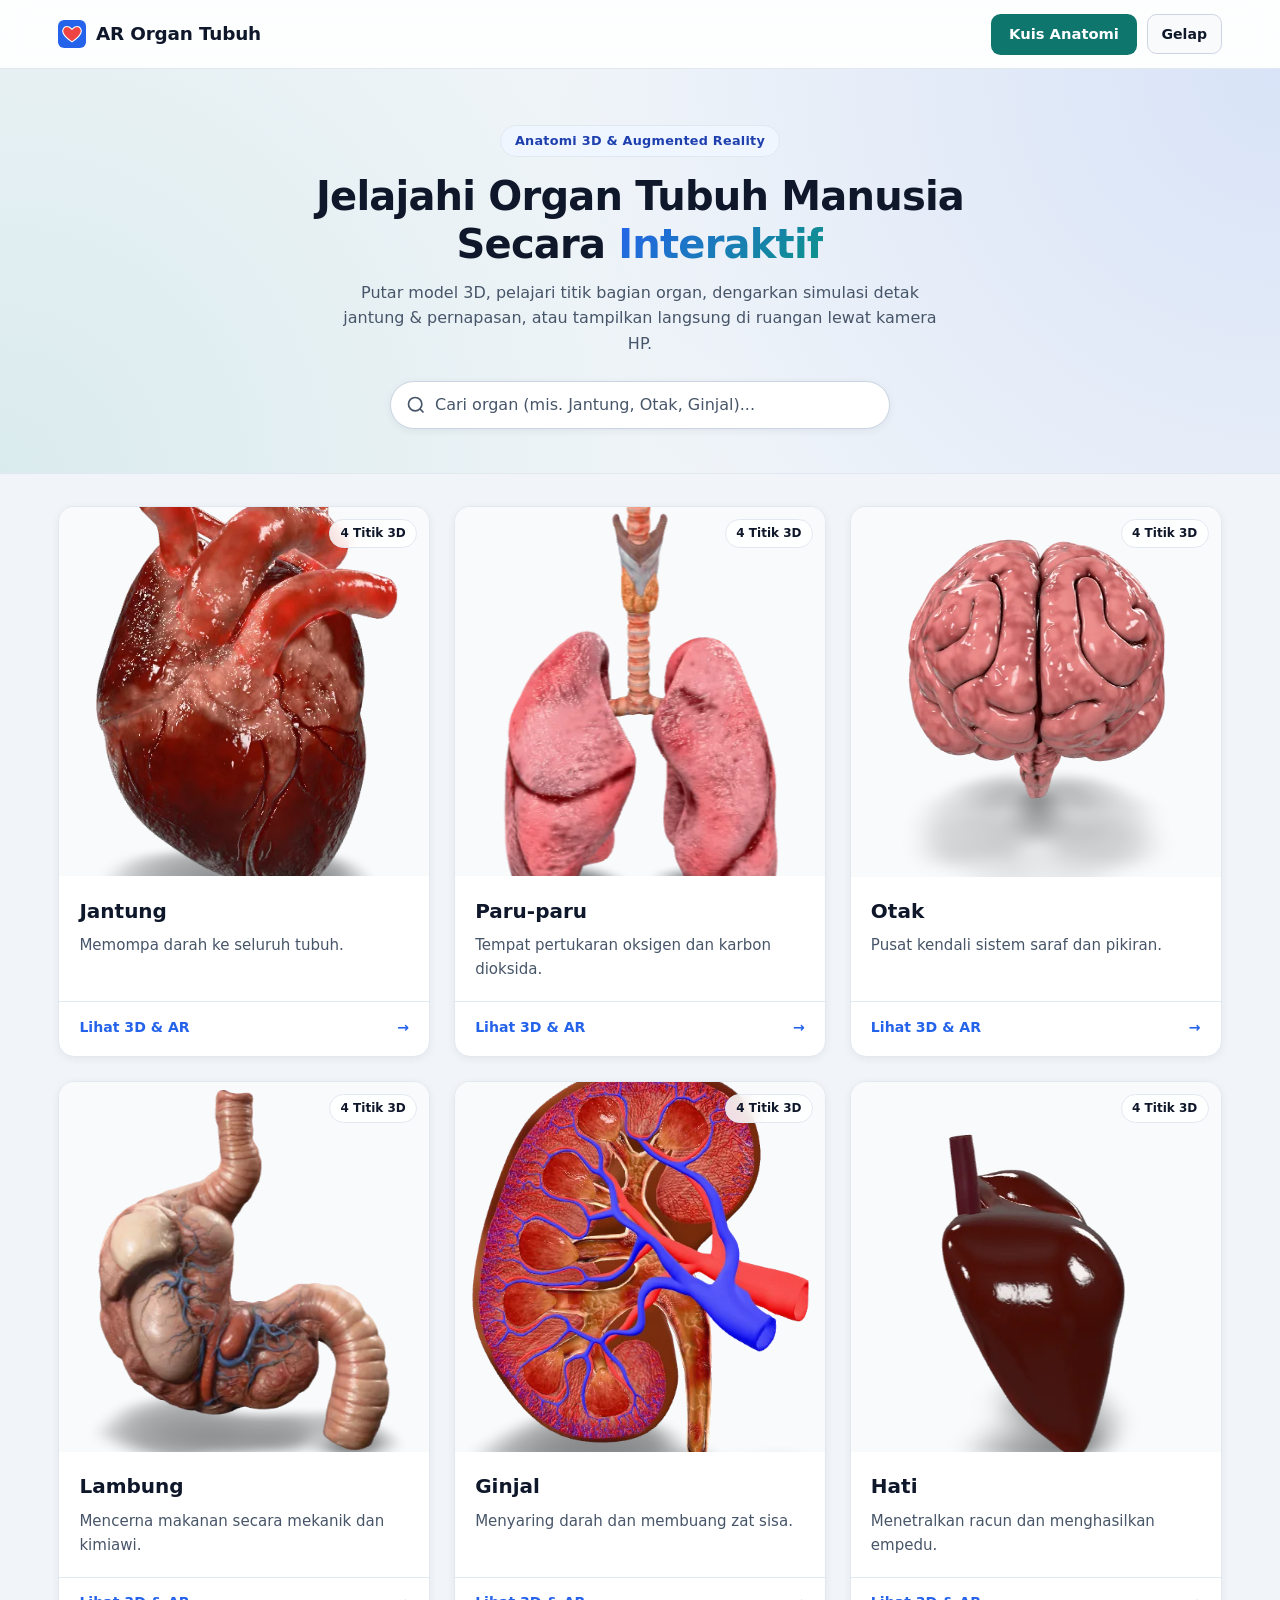
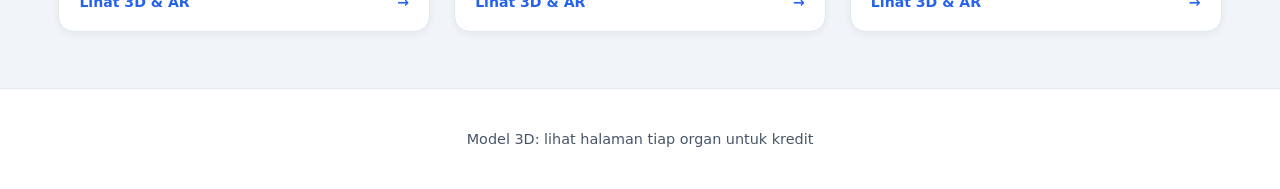
==== index.html @ d1eb5ef9 "style(ui): hapus bar progres dan redesign tampilan ui lebih modern" ====
<!DOCTYPE html>
<html lang="id">
<head>
  <meta charset="UTF-8">
  <meta name="viewport" content="width=device-width, initial-scale=1.0">
  <title>AR Organ Tubuh</title>
  <meta name="description" content="Media edukasi anatomi organ tubuh manusia interaktif dalam 3D, Augmented Reality (AR), hotspot bagian organ, dan kuis.">
  <meta property="og:title" content="AR Organ Tubuh">
  <meta property="og:description" content="Jelajahi anatomi 6 organ tubuh manusia dalam 3D dan Augmented Reality langsung dari browser.">
  <meta property="og:image" content="img/jantung.webp">
  <link rel="icon" type="image/svg+xml" href="img/favicon.svg">
  <script>try{const t=localStorage.getItem("ar-organ-theme")||(matchMedia("(prefers-color-scheme:dark)").matches?"dark":"light");document.documentElement.dataset.theme=t;}catch(e){}</script>
  <link rel="stylesheet" href="css/style.css">
</head>
<body>
  <header class="site-header">
    <div class="container nav-inner">
      <a class="brand-link" href="index.html">
        <img src="img/favicon.svg" alt="" width="28" height="28">
        <span>AR Organ Tubuh</span>
      </a>
      <div class="nav-actions">
        <a class="btn-quiz" href="quiz.html">Kuis Anatomi</a>
        <button id="theme-toggle" class="btn-theme" type="button" aria-label="Ubah tema">Gelap</button>
      </div>
    </div>
  </header>

  <section class="hero">
    <div class="container hero-inner">
      <span class="hero-badge">Anatomi 3D &amp; Augmented Reality</span>
      <h1 class="hero-title">Jelajahi Organ Tubuh Manusia Secara <span class="text-gradient">Interaktif</span></h1>
      <p class="hero-desc">Putar model 3D, pelajari titik bagian organ, dengarkan simulasi detak jantung &amp; pernapasan, atau tampilkan langsung di ruangan lewat kamera HP.</p>
      <div class="search-wrap">
        <svg class="search-icon" viewBox="0 0 24 24" width="20" height="20" aria-hidden="true" fill="none" stroke="currentColor" stroke-width="2">
          <circle cx="11" cy="11" r="8"></circle>
          <path d="m21 21-4.3-4.3"></path>
        </svg>
        <label class="sr-only" for="search">Cari organ</label>
        <input id="search" type="search" placeholder="Cari organ (mis. Jantung, Otak, Ginjal)..." autocomplete="off">
      </div>
    </div>
  </section>

  <main class="container">
    <section id="organ-grid" class="organ-grid" aria-live="polite"></section>
  </main>

  <footer class="site-footer">
    <div class="container">
      <p>Model 3D: lihat halaman tiap organ untuk kredit</p>
    </div>
  </footer>

  <script src="js/data.js"></script>
  <script src="js/app.js"></script>
</body>
</html>
---- css/style.css ----
:root {
  --bg: #f1f5f9;
  --surface: #ffffff;
  --surface-glass: rgba(255, 255, 255, 0.85);
  --surface-alt: #f8fafc;
  --border: #e2e8f0;
  --border-strong: #cbd5e1;
  --text: #0f172a;
  --text-body: #334155;
  --text-muted: #475569;
  --primary: #2563eb;
  --primary-hover: #1d4ed8;
  --accent-gradient: linear-gradient(135deg, #2563eb 0%, #0d9488 100%);
  --hero-bg: radial-gradient(circle at top right, rgba(37, 99, 235, 0.12), transparent 55%),
    radial-gradient(circle at bottom left, rgba(13, 148, 136, 0.1), transparent 55%);
  --quiz-bg: #0f766e;
  --quiz-hover: #115e59;
  --fact-bg: #eff6ff;
  --fact-title: #1e40af;
  --fact-text: #1e3a8a;
  --viewer-bg: radial-gradient(circle at center, #ffffff 0%, #e2e8f0 100%);
  --shadow: 0 2px 8px rgba(15, 23, 42, 0.06);
  --shadow-hover: 0 16px 32px rgba(15, 23, 42, 0.12);
  --correct-bg: #dcfce7;
  --correct-border: #16a34a;
  --correct-text: #14532d;
  --wrong-bg: #fee2e2;
  --wrong-border: #dc2626;
  --wrong-text: #7f1d1d;
}

[data-theme="dark"] {
  --bg: #0b1120;
  --surface: #1e293b;
  --surface-glass: rgba(15, 23, 42, 0.85);
  --surface-alt: #273549;
  --border: #334155;
  --border-strong: #475569;
  --text: #f8fafc;
  --text-body: #e2e8f0;
  --text-muted: #cbd5e1;
  --primary: #3b82f6;
  --primary-hover: #60a5fa;
  --accent-gradient: linear-gradient(135deg, #60a5fa 0%, #2dd4bf 100%);
  --hero-bg: radial-gradient(circle at top right, rgba(59, 130, 246, 0.16), transparent 55%),
    radial-gradient(circle at bottom left, rgba(45, 212, 191, 0.12), transparent 55%);
  --quiz-bg: #0d9488;
  --quiz-hover: #0f766e;
  --fact-bg: #172554;
  --fact-title: #93c5fd;
  --fact-text: #dbeafe;
  --viewer-bg: radial-gradient(circle at center, #334155 0%, #0f172a 100%);
  --shadow: 0 4px 12px rgba(0, 0, 0, 0.35);
  --shadow-hover: 0 18px 36px rgba(0, 0, 0, 0.5);
  --correct-bg: #14532d;
  --correct-border: #22c55e;
  --correct-text: #dcfce7;
  --wrong-bg: #7f1d1d;
  --wrong-border: #ef4444;
  --wrong-text: #fee2e2;
}

*,
*::before,
*::after {
  box-sizing: border-box;
}

html,
body {
  overflow-x: hidden;
}

body {
  margin: 0;
  font-family: system-ui, -apple-system, BlinkMacSystemFont, "Segoe UI", Roboto, sans-serif;
  line-height: 1.6;
  color: var(--text);
  background-color: var(--bg);
  transition: background-color 0.25s ease, color 0.25s ease;
}

:focus-visible {
  outline: 2px solid var(--primary);
  outline-offset: 2px;
}

.container {
  width: 100%;
  max-width: 1200px;
  margin: 0 auto;
  padding: 0 1.15rem;
}

.sr-only {
  position: absolute;
  width: 1px;
  height: 1px;
  padding: 0;
  margin: -1px;
  overflow: hidden;
  clip: rect(0, 0, 0, 0);
  white-space: nowrap;
  border: 0;
}

.site-header {
  position: sticky;
  top: 0;
  z-index: 40;
  background-color: var(--surface-glass);
  backdrop-filter: blur(12px);
  -webkit-backdrop-filter: blur(12px);
  border-bottom: 1px solid var(--border);
  padding: 0.85rem 0;
}

.nav-inner {
  display: flex;
  flex-wrap: wrap;
  align-items: center;
  justify-content: space-between;
  gap: 0.75rem;
}

.brand-link {
  display: inline-flex;
  align-items: center;
  gap: 0.6rem;
  font-size: 1.15rem;
  font-weight: 800;
  letter-spacing: -0.01em;
  color: var(--text);
  text-decoration: none;
}

.nav-actions {
  display: flex;
  align-items: center;
  gap: 0.6rem;
}

.hero {
  background: var(--hero-bg);
  padding: 2.5rem 0 2rem;
  margin-bottom: 1.5rem;
  border-bottom: 1px solid var(--border);
}

.hero-inner {
  max-width: 760px;
  margin: 0 auto;
  text-align: center;
}

.hero-badge {
  display: inline-block;
  padding: 0.3rem 0.85rem;
  margin-bottom: 0.9rem;
  font-size: 0.8rem;
  font-weight: 700;
  letter-spacing: 0.02em;
  border-radius: 9999px;
  background-color: var(--fact-bg);
  color: var(--fact-title);
  border: 1px solid var(--border);
}

.hero-title {
  margin: 0 0 0.75rem;
  font-size: 1.85rem;
  line-height: 1.2;
  letter-spacing: -0.02em;
  color: var(--text);
}

.text-gradient {
  background: var(--accent-gradient);
  -webkit-background-clip: text;
  background-clip: text;
  color: transparent;
}

.hero-desc {
  margin: 0 auto 1.5rem;
  max-width: 600px;
  font-size: 1rem;
  color: var(--text-muted);
}

.search-wrap {
  position: relative;
  max-width: 500px;
  margin: 0 auto;
}

.search-icon {
  position: absolute;
  left: 1rem;
  top: 50%;
  transform: translateY(-50%);
  color: var(--text-muted);
  pointer-events: none;
}

.search-wrap input {
  width: 100%;
  padding: 0.85rem 1rem 0.85rem 2.75rem;
  font-size: 1rem;
  font-family: inherit;
  border: 1px solid var(--border-strong);
  border-radius: 9999px;
  background-color: var(--surface);
  color: var(--text);
  box-shadow: var(--shadow);
  transition: border-color 0.2s ease, box-shadow 0.2s ease;
}

.search-wrap input:focus {
  border-color: var(--primary);
  box-shadow: 0 0 0 4px rgba(37, 99, 235, 0.15);
  outline: none;
}

.search-wrap input::placeholder {
  color: var(--text-muted);
}

.btn-theme {
  display: inline-flex;
  align-items: center;
  justify-content: center;
  min-width: 42px;
  min-height: 40px;
  padding: 0.45rem 0.85rem;
  font-size: 0.88rem;
  font-weight: 600;
  font-family: inherit;
  color: var(--text);
  background-color: var(--surface-alt);
  border: 1px solid var(--border-strong);
  border-radius: 0.6rem;
  cursor: pointer;
  transition: background-color 0.2s ease, border-color 0.2s ease;
}

.btn-theme:hover,
.btn-theme:focus-visible {
  border-color: var(--primary);
}

.organ-grid {
  display: grid;
  grid-template-columns: 1fr;
  gap: 1.5rem;
  margin-bottom: 3.5rem;
}

.card {
  display: flex;
  flex-direction: column;
  background-color: var(--surface);
  border: 1px solid var(--border);
  border-radius: 1rem;
  overflow: hidden;
  text-decoration: none;
  color: inherit;
  box-shadow: var(--shadow);
  transition: transform 0.25s ease, box-shadow 0.25s ease, border-color 0.25s ease;
}

.card:hover,
.card:focus-visible {
  transform: translateY(-6px);
  box-shadow: var(--shadow-hover);
  border-color: var(--primary);
}

.card-media {
  position: relative;
  overflow: hidden;
  background-color: var(--surface-alt);
}

.card-img {
  width: 100%;
  height: auto;
  aspect-ratio: 1 / 1;
  object-fit: cover;
  display: block;
  transition: transform 0.35s ease;
}

.card:hover .card-img,
.card:focus-visible .card-img {
  transform: scale(1.05);
}

.card-tag {
  position: absolute;
  top: 0.75rem;
  right: 0.75rem;
  padding: 0.25rem 0.65rem;
  font-size: 0.75rem;
  font-weight: 700;
  border-radius: 9999px;
  background-color: var(--surface-glass);
  backdrop-filter: blur(8px);
  -webkit-backdrop-filter: blur(8px);
  color: var(--text);
  border: 1px solid var(--border);
}

.card-body {
  padding: 1.15rem 1.25rem 0.75rem;
  flex: 1;
}

.card-body h2 {
  margin: 0 0 0.4rem;
  font-size: 1.25rem;
  color: var(--text);
}

.card-body p {
  margin: 0;
  color: var(--text-muted);
  font-size: 0.94rem;
}

.card-footer {
  display: flex;
  align-items: center;
  justify-content: space-between;
  padding: 0.85rem 1.25rem 1.1rem;
  border-top: 1px solid var(--border);
  margin-top: 0.5rem;
  font-size: 0.88rem;
  font-weight: 700;
  color: var(--primary);
}

.card-arrow {
  transition: transform 0.2s ease;
}

.card:hover .card-arrow,
.card:focus-visible .card-arrow {
  transform: translateX(4px);
}

.empty-state {
  grid-column: 1 / -1;
  text-align: center;
  padding: 3rem 1rem;
  color: var(--text-muted);
  font-size: 1.1rem;
}

.site-footer {
  border-top: 1px solid var(--border);
  padding: 1.5rem 0;
  text-align: center;
  color: var(--text-muted);
  font-size: 0.9rem;
  background-color: var(--surface);
}

.detail-header {
  display: flex;
  flex-wrap: wrap;
  align-items: center;
  justify-content: space-between;
  gap: 0.75rem;
}

.detail-header-right {
  display: flex;
  align-items: center;
  gap: 0.75rem;
}

.back-link {
  display: inline-flex;
  align-items: center;
  font-weight: 600;
  color: var(--primary);
  text-decoration: none;
  padding: 0.45rem 0.75rem;
  border-radius: 0.5rem;
  transition: background-color 0.2s ease;
}

.back-link:hover,
.back-link:focus-visible {
  background-color: var(--surface-alt);
}

.brand-name {
  font-weight: 700;
  color: var(--text);
}

.detail-main {
  display: grid;
  grid-template-columns: 1fr;
  gap: 2rem;
  margin-top: 1.75rem;
  margin-bottom: 3rem;
}

.viewer-section {
  display: flex;
  flex-direction: column;
  gap: 0.85rem;
}

model-viewer {
  width: 100%;
  height: 60vh;
  min-height: 320px;
  max-height: 560px;
  background: var(--viewer-bg);
  border: 1px solid var(--border-strong);
  border-radius: 1rem;
  box-shadow: var(--shadow);
  overflow: hidden;
  transition: transform 0.14s ease-out;
}

.btn-ar {
  position: absolute;
  bottom: 1rem;
  right: 1rem;
  padding: 0.75rem 1.35rem;
  font-size: 0.98rem;
  font-weight: 700;
  color: #ffffff;
  background: var(--accent-gradient);
  border: none;
  border-radius: 9999px;
  cursor: pointer;
  box-shadow: 0 6px 18px rgba(37, 99, 235, 0.35);
  transition: filter 0.2s ease, transform 0.15s ease;
}

.btn-ar:hover,
.btn-ar:focus-visible {
  filter: brightness(1.08);
  transform: translateY(-2px);
}

.progress {
  position: absolute;
  top: 50%;
  left: 50%;
  transform: translate(-50%, -50%);
  width: 60%;
  max-width: 260px;
  height: 8px;
  background-color: rgba(148, 163, 184, 0.3);
  border-radius: 9999px;
  overflow: hidden;
  pointer-events: none;
}

.progress.hide {
  display: none;
}

.progress-fill {
  width: 0%;
  height: 100%;
  background: var(--accent-gradient);
  transition: width 0.15s ease;
}

.ar-note {
  margin: 0;
  font-size: 0.875rem;
  color: var(--text-muted);
  text-align: center;
}

.sim-panel {
  background-color: var(--surface);
  border: 1px solid var(--border);
  border-radius: 1rem;
  padding: 1.1rem 1.25rem;
  box-shadow: var(--shadow);
}

.sim-header {
  display: flex;
  flex-wrap: wrap;
  align-items: center;
  justify-content: space-between;
  gap: 0.5rem;
  margin-bottom: 0.75rem;
}

.sim-title-wrap {
  display: flex;
  align-items: center;
  gap: 0.5rem;
}

.sim-dot {
  width: 12px;
  height: 12px;
  border-radius: 50%;
  background-color: var(--border-strong);
  transition: transform 0.12s ease, background-color 0.12s ease;
}

.sim-dot.is-pulsing {
  background-color: #ef4444;
  transform: scale(1.35);
}

.sim-title {
  margin: 0;
  font-size: 1rem;
  color: var(--text);
}

.sim-rate {
  font-size: 0.85rem;
  font-weight: 700;
  padding: 0.2rem 0.65rem;
  border-radius: 9999px;
  background-color: var(--fact-bg);
  color: var(--fact-title);
}

.sim-controls {
  display: flex;
  flex-wrap: wrap;
  gap: 0.5rem;
  margin-bottom: 0.75rem;
}

.sim-btn {
  padding: 0.45rem 0.85rem;
  min-height: 36px;
  font-size: 0.85rem;
  font-weight: 600;
  font-family: inherit;
  color: var(--text);
  background-color: var(--surface-alt);
  border: 1px solid var(--border-strong);
  border-radius: 0.55rem;
  cursor: pointer;
  transition: background-color 0.15s ease, border-color 0.15s ease, color 0.15s ease;
}

.sim-btn:hover,
.sim-btn:focus-visible {
  border-color: var(--primary);
}

.sim-btn.is-active {
  background-color: var(--fact-bg);
  border-color: var(--primary);
  color: var(--fact-title);
}

.sim-btn-primary {
  color: #ffffff;
  background-color: var(--primary);
  border-color: var(--primary);
}

.sim-btn-primary:hover,
.sim-btn-primary:focus-visible {
  background-color: var(--primary-hover);
}

.sim-btn-primary.is-running {
  background-color: #dc2626;
  border-color: #dc2626;
}

.sim-status {
  margin: 0;
  font-size: 0.9rem;
  color: var(--text-body);
}

@keyframes hotspotPulse {
  0% {
    box-shadow: 0 0 0 0 rgba(239, 68, 68, 0.55);
  }
  70% {
    box-shadow: 0 0 0 10px rgba(239, 68, 68, 0);
  }
  100% {
    box-shadow: 0 0 0 0 rgba(239, 68, 68, 0);
  }
}

.hotspot {
  position: relative;
  width: 32px;
  height: 32px;
  min-width: 32px;
  min-height: 32px;
  padding: 0;
  border-radius: 50%;
  border: 3px solid #ffffff;
  background-color: #ef4444;
  animation: hotspotPulse 2.2s infinite;
  cursor: pointer;
  transition: transform 0.15s ease, background-color 0.15s ease;
}

.hotspot:hover,
.hotspot:focus-visible,
.hotspot.active {
  transform: scale(1.18);
  background-color: #dc2626;
  animation: none;
}

.hotspot:focus-visible {
  outline: 3px solid var(--primary);
  outline-offset: 2px;
}

.hotspot-label {
  position: absolute;
  left: 50%;
  bottom: calc(100% + 8px);
  transform: translateX(-50%);
  padding: 0.25rem 0.65rem;
  border-radius: 0.45rem;
  background-color: #0f172a;
  color: #ffffff;
  font-size: 0.78rem;
  font-weight: 600;
  white-space: nowrap;
  pointer-events: none;
  opacity: 0;
  transition: opacity 0.15s ease;
  box-shadow: 0 2px 6px rgba(15, 23, 42, 0.25);
}

.hotspot:hover .hotspot-label,
.hotspot:focus-visible .hotspot-label,
.hotspot.active .hotspot-label {
  opacity: 1;
}

.hotspot-info {
  background-color: var(--surface);
  border: 1px solid var(--border-strong);
  border-left: 4px solid #ef4444;
  border-radius: 1rem;
  padding: 1rem 1.25rem;
  box-shadow: var(--shadow);
}

.hotspot-info-header {
  display: flex;
  align-items: center;
  justify-content: space-between;
  gap: 0.75rem;
  margin-bottom: 0.4rem;
}

.hotspot-info-header h2 {
  margin: 0;
  font-size: 1.05rem;
  color: var(--text);
}

.hotspot-info-close {
  width: 32px;
  height: 32px;
  display: inline-flex;
  align-items: center;
  justify-content: center;
  border: 1px solid var(--border-strong);
  border-radius: 0.5rem;
  background-color: var(--surface-alt);
  color: var(--text-body);
  font-size: 1.25rem;
  line-height: 1;
  cursor: pointer;
}

.hotspot-info-close:hover,
.hotspot-info-close:focus-visible {
  background-color: var(--border);
  color: var(--text);
}

.hotspot-info p {
  margin: 0;
  color: var(--text-body);
  font-size: 0.95rem;
}

.detail-info {
  background-color: var(--surface);
  border: 1px solid var(--border);
  border-radius: 1rem;
  padding: 1.5rem;
  box-shadow: var(--shadow);
}

.detail-info h1 {
  margin: 0;
  font-size: 1.85rem;
  color: var(--text);
}

.detail-title-row {
  display: flex;
  flex-wrap: wrap;
  align-items: center;
  justify-content: space-between;
  gap: 0.75rem;
  margin-bottom: 0.75rem;
}

.btn-tts {
  display: inline-flex;
  align-items: center;
  justify-content: center;
  padding: 0.45rem 0.95rem;
  min-height: 40px;
  font-size: 0.88rem;
  font-weight: 600;
  font-family: inherit;
  color: var(--primary);
  background-color: var(--surface-alt);
  border: 1px solid var(--border-strong);
  border-radius: 0.6rem;
  cursor: pointer;
  transition: background-color 0.2s ease, border-color 0.2s ease, color 0.2s ease;
}

.btn-tts:hover,
.btn-tts:focus-visible {
  border-color: var(--primary);
}

.btn-tts.speaking {
  color: #ffffff;
  background-color: #dc2626;
  border-color: #dc2626;
}

.detail-info h2 {
  margin: 1.5rem 0 0.5rem;
  font-size: 1.15rem;
  color: var(--text);
}

.detail-desc {
  margin: 0;
  color: var(--text-body);
}

.detail-list {
  margin: 0;
  padding-left: 1.25rem;
  color: var(--text-body);
}

.detail-list li + li {
  margin-top: 0.35rem;
}

.fact-box {
  margin-top: 1.25rem;
  padding: 1rem 1.25rem;
  background-color: var(--fact-bg);
  border-left: 4px solid var(--primary);
  border-radius: 0.65rem;
}

.fact-box h2 {
  margin: 0 0 0.35rem;
  font-size: 1rem;
  color: var(--fact-title);
}

.fact-box p {
  margin: 0;
  color: var(--fact-text);
}

.disease-list {
  display: grid;
  grid-template-columns: 1fr;
  gap: 0.75rem;
}

.disease-item {
  padding: 0.9rem 1rem;
  background-color: var(--surface-alt);
  border: 1px solid var(--border);
  border-left: 4px solid #f59e0b;
  border-radius: 0.65rem;
}

.disease-item strong {
  display: block;
  margin-bottom: 0.25rem;
  color: var(--text);
  font-size: 0.98rem;
}

.disease-item p {
  margin: 0;
  color: var(--text-body);
  font-size: 0.92rem;
}

.tips-box {
  margin-top: 1.25rem;
  padding: 1rem 1.25rem;
  background-color: var(--correct-bg);
  border-left: 4px solid var(--correct-border);
  border-radius: 0.65rem;
}

.tips-box h2 {
  margin: 0 0 0.5rem;
  font-size: 1rem;
  color: var(--correct-text);
}

.tips-box .detail-list {
  color: var(--correct-text);
}

.detail-actions {
  margin-top: 1.5rem;
}

.btn-quiz,
.btn-home {
  display: inline-flex;
  align-items: center;
  justify-content: center;
  min-height: 40px;
  padding: 0.55rem 1.15rem;
  font-weight: 600;
  font-family: inherit;
  font-size: 0.92rem;
  text-decoration: none;
  color: #ffffff;
  background-color: var(--quiz-bg);
  border: none;
  border-radius: 0.6rem;
  cursor: pointer;
  transition: background-color 0.2s ease, transform 0.15s ease;
}

.btn-quiz:hover,
.btn-quiz:focus-visible,
.btn-home:hover,
.btn-home:focus-visible {
  background-color: var(--quiz-hover);
  transform: translateY(-1px);
}

.credit-box {
  margin-top: 1.75rem;
  padding-top: 1.25rem;
  border-top: 1px solid var(--border);
  font-size: 0.9rem;
  color: var(--text-muted);
}

.credit-box h2 {
  margin: 0 0 0.5rem;
  font-size: 1rem;
  color: var(--text);
}

.credit-box p {
  margin: 0.25rem 0;
  word-break: break-word;
}

.credit-box a {
  color: var(--primary);
}

.not-found {
  min-height: calc(100vh - 140px);
  display: flex;
  align-items: center;
  justify-content: center;
  padding: 2rem 1rem;
}

.not-found-card {
  max-width: 460px;
  width: 100%;
  text-align: center;
  background-color: var(--surface);
  border: 1px solid var(--border);
  border-radius: 1rem;
  padding: 2.5rem 1.5rem;
  box-shadow: var(--shadow);
}

.not-found-code {
  margin: 0;
  font-size: 3.5rem;
  font-weight: 800;
  color: var(--primary);
  line-height: 1;
}

.not-found-card h1 {
  margin: 0.75rem 0 0.5rem;
  font-size: 1.5rem;
  color: var(--text);
}

.not-found-card p {
  margin: 0 0 1.5rem;
  color: var(--text-muted);
}

.quiz-main {
  max-width: 720px;
  margin-top: 2rem;
  margin-bottom: 3rem;
}

.quiz-card {
  background-color: var(--surface);
  border: 1px solid var(--border);
  border-radius: 1rem;
  padding: 1.5rem;
  box-shadow: var(--shadow);
}

.quiz-top {
  display: flex;
  flex-wrap: wrap;
  align-items: center;
  justify-content: space-between;
  gap: 0.5rem;
  margin-bottom: 1rem;
  font-size: 0.9rem;
  color: var(--text-muted);
}

.quiz-mode {
  font-weight: 700;
  color: var(--quiz-bg);
}

[data-theme="dark"] .quiz-mode {
  color: #5eead4;
}

.quiz-question {
  margin: 0 0 1.25rem;
  font-size: 1.35rem;
  color: var(--text);
}

.quiz-options {
  display: grid;
  grid-template-columns: 1fr;
  gap: 0.75rem;
}

.quiz-option {
  width: 100%;
  text-align: left;
  padding: 0.9rem 1.05rem;
  font-size: 1rem;
  font-family: inherit;
  color: var(--text);
  background-color: var(--surface-alt);
  border: 1px solid var(--border-strong);
  border-radius: 0.65rem;
  cursor: pointer;
  transition: background-color 0.15s ease, border-color 0.15s ease, transform 0.1s ease;
}

.quiz-option:hover:not(:disabled),
.quiz-option:focus-visible:not(:disabled) {
  border-color: var(--primary);
  transform: translateX(3px);
}

.quiz-option:disabled {
  cursor: default;
}

.quiz-option.correct {
  background-color: var(--correct-bg);
  border-color: var(--correct-border);
  color: var(--correct-text);
  font-weight: 600;
}

.quiz-option.wrong {
  background-color: var(--wrong-bg);
  border-color: var(--wrong-border);
  color: var(--wrong-text);
}

.quiz-feedback {
  margin-top: 1.25rem;
  padding-top: 1.25rem;
  border-top: 1px solid var(--border);
}

.quiz-status {
  margin: 0 0 0.4rem;
  font-weight: 700;
  font-size: 1.05rem;
}

.quiz-status.is-correct {
  color: #16a34a;
}

[data-theme="dark"] .quiz-status.is-correct {
  color: #4ade80;
}

.quiz-status.is-wrong {
  color: #dc2626;
}

[data-theme="dark"] .quiz-status.is-wrong {
  color: #f87171;
}

.quiz-explanation {
  margin: 0 0 1rem;
  color: var(--text-body);
}

.quiz-result {
  text-align: center;
  padding: 2.25rem 1.5rem;
}

.quiz-result h1 {
  margin: 0 0 0.75rem;
  color: var(--text);
}

.result-score {
  margin: 0 0 0.5rem;
  font-size: 1.35rem;
  font-weight: 700;
  color: var(--primary);
}

.result-high-score {
  margin: 0 0 1.5rem;
  font-size: 1rem;
  color: var(--text-muted);
}

.result-actions {
  display: flex;
  flex-wrap: wrap;
  justify-content: center;
  gap: 0.75rem;
}

.btn-secondary {
  display: inline-flex;
  align-items: center;
  justify-content: center;
  padding: 0.55rem 1.15rem;
  min-height: 40px;
  font-weight: 600;
  text-decoration: none;
  color: var(--text);
  background-color: var(--surface-alt);
  border: 1px solid var(--border-strong);
  border-radius: 0.6rem;
  transition: background-color 0.2s ease;
}

.btn-secondary:hover,
.btn-secondary:focus-visible {
  background-color: var(--border);
}

@media (min-width: 768px) {
  .hero {
    padding: 3.5rem 0 2.75rem;
    margin-bottom: 2rem;
  }

  .hero-title {
    font-size: 2.5rem;
  }

  .organ-grid {
    grid-template-columns: repeat(2, 1fr);
  }
}

@media (min-width: 1024px) {
  .organ-grid {
    grid-template-columns: repeat(3, 1fr);
  }

  .detail-main {
    grid-template-columns: 1.15fr 1fr;
    align-items: start;
  }

  model-viewer {
    height: 68vh;
  }
}
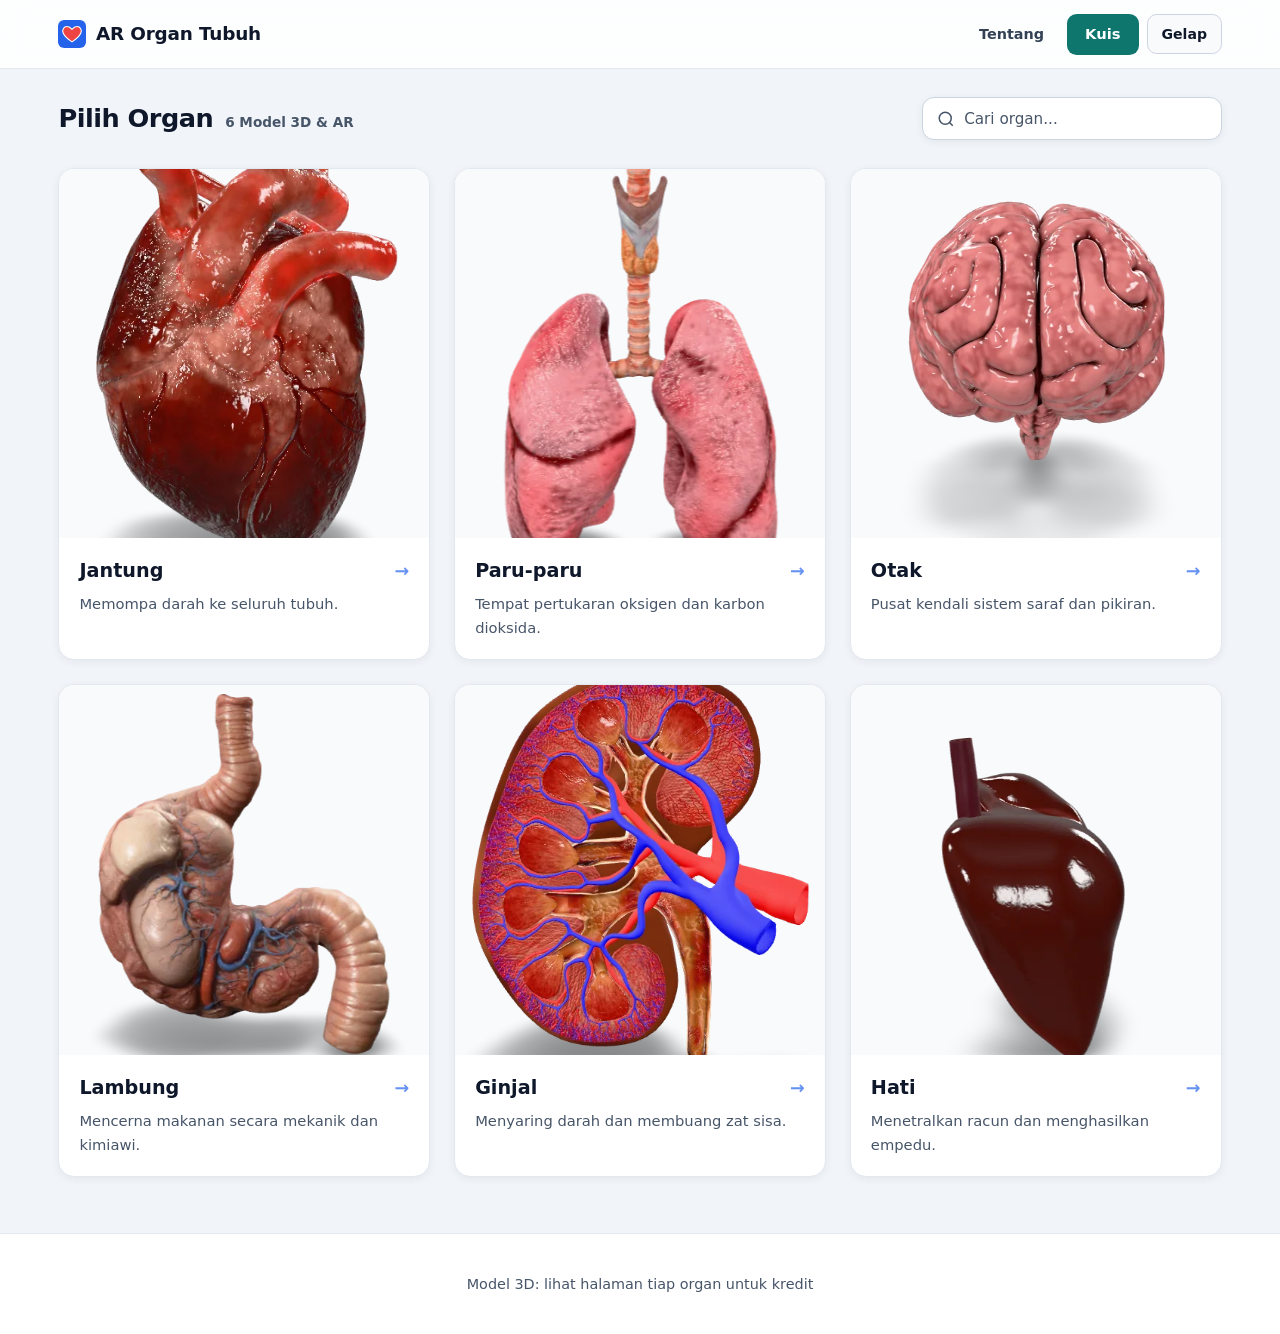
==== commit bcbc5796: "style(ui): buat tampilan beranda lebih clean dan pindahkan info aplikasi ke pop-up" ====
--- a/index.html
+++ b/index.html
@@ -20,31 +20,51 @@
         <span>AR Organ Tubuh</span>
       </a>
       <div class="nav-actions">
-        <a class="btn-quiz" href="quiz.html">Kuis Anatomi</a>
+        <button id="about-open" class="btn-ghost" type="button">Tentang</button>
+        <a class="btn-quiz" href="quiz.html">Kuis</a>
         <button id="theme-toggle" class="btn-theme" type="button" aria-label="Ubah tema">Gelap</button>
       </div>
     </div>
   </header>
 
-  <section class="hero">
-    <div class="container hero-inner">
-      <span class="hero-badge">Anatomi 3D &amp; Augmented Reality</span>
-      <h1 class="hero-title">Jelajahi Organ Tubuh Manusia Secara <span class="text-gradient">Interaktif</span></h1>
-      <p class="hero-desc">Putar model 3D, pelajari titik bagian organ, dengarkan simulasi detak jantung &amp; pernapasan, atau tampilkan langsung di ruangan lewat kamera HP.</p>
+  <main class="container home-main">
+    <div class="toolbar">
+      <div class="toolbar-heading">
+        <h1>Pilih Organ</h1>
+        <span class="toolbar-count">6 Model 3D &amp; AR</span>
+      </div>
       <div class="search-wrap">
-        <svg class="search-icon" viewBox="0 0 24 24" width="20" height="20" aria-hidden="true" fill="none" stroke="currentColor" stroke-width="2">
+        <svg class="search-icon" viewBox="0 0 24 24" width="18" height="18" aria-hidden="true" fill="none" stroke="currentColor" stroke-width="2">
           <circle cx="11" cy="11" r="8"></circle>
           <path d="m21 21-4.3-4.3"></path>
         </svg>
         <label class="sr-only" for="search">Cari organ</label>
-        <input id="search" type="search" placeholder="Cari organ (mis. Jantung, Otak, Ginjal)..." autocomplete="off">
+        <input id="search" type="search" placeholder="Cari organ..." autocomplete="off">
       </div>
     </div>
-  </section>
 
-  <main class="container">
     <section id="organ-grid" class="organ-grid" aria-live="polite"></section>
   </main>
+
+  <div id="about-modal" class="modal" role="dialog" aria-modal="true" aria-labelledby="about-title" hidden>
+    <div class="modal-backdrop" data-close-modal="true"></div>
+    <div class="modal-card">
+      <div class="modal-header">
+        <h2 id="about-title">Tentang AR Organ Tubuh</h2>
+        <button id="about-close" class="modal-close" type="button" aria-label="Tutup jendela">&times;</button>
+      </div>
+      <p class="modal-lead">Media edukasi anatomi manusia berbasis web yang ringan dan interaktif tanpa perlu menginstal aplikasi tambahan.</p>
+      <ul class="modal-list">
+        <li><strong>Model 3D Interaktif:</strong> Putar dan perbesar 6 organ utama tubuh manusia.</li>
+        <li><strong>Augmented Reality (AR):</strong> Letakkan organ di dunia nyata lewat kamera HP Android/iOS.</li>
+        <li><strong>Hotspot &amp; Narasi Suara:</strong> Klik titik pada organ untuk info bagian anatomi atau dengarkan penjelasannya.</li>
+        <li><strong>Simulasi Fisiologi &amp; Kuis:</strong> Amati detak jantung &amp; pernapasan secara langsung lalu uji pemahamanmu.</li>
+      </ul>
+      <div class="modal-footer">
+        <button id="about-ok" class="btn-quiz" type="button">Mengerti</button>
+      </div>
+    </div>
+  </div>
 
   <footer class="site-footer">
     <div class="container">
--- a/css/style.css
+++ b/css/style.css
@@ -137,66 +137,71 @@
 .nav-actions {
   display: flex;
   align-items: center;
-  gap: 0.6rem;
-}
-
-.hero {
-  background: var(--hero-bg);
-  padding: 2.5rem 0 2rem;
-  margin-bottom: 1.5rem;
-  border-bottom: 1px solid var(--border);
-}
-
-.hero-inner {
-  max-width: 760px;
-  margin: 0 auto;
-  text-align: center;
-}
-
-.hero-badge {
-  display: inline-block;
-  padding: 0.3rem 0.85rem;
-  margin-bottom: 0.9rem;
-  font-size: 0.8rem;
-  font-weight: 700;
-  letter-spacing: 0.02em;
-  border-radius: 9999px;
-  background-color: var(--fact-bg);
-  color: var(--fact-title);
-  border: 1px solid var(--border);
-}
-
-.hero-title {
-  margin: 0 0 0.75rem;
-  font-size: 1.85rem;
-  line-height: 1.2;
+  gap: 0.5rem;
+}
+
+.btn-ghost {
+  display: inline-flex;
+  align-items: center;
+  justify-content: center;
+  min-height: 40px;
+  padding: 0.45rem 0.85rem;
+  font-size: 0.9rem;
+  font-weight: 600;
+  font-family: inherit;
+  color: var(--text-body);
+  background-color: transparent;
+  border: 1px solid transparent;
+  border-radius: 0.6rem;
+  cursor: pointer;
+  transition: background-color 0.2s ease, color 0.2s ease;
+}
+
+.btn-ghost:hover,
+.btn-ghost:focus-visible {
+  background-color: var(--surface-alt);
+  color: var(--text);
+}
+
+.home-main {
+  padding-top: 1.75rem;
+}
+
+.toolbar {
+  display: flex;
+  flex-direction: column;
+  gap: 1rem;
+  margin-bottom: 1.75rem;
+}
+
+.toolbar-heading {
+  display: flex;
+  align-items: baseline;
+  gap: 0.75rem;
+}
+
+.toolbar-heading h1 {
+  margin: 0;
+  font-size: 1.6rem;
+  font-weight: 800;
   letter-spacing: -0.02em;
   color: var(--text);
 }
 
-.text-gradient {
-  background: var(--accent-gradient);
-  -webkit-background-clip: text;
-  background-clip: text;
-  color: transparent;
-}
-
-.hero-desc {
-  margin: 0 auto 1.5rem;
-  max-width: 600px;
-  font-size: 1rem;
+.toolbar-count {
+  font-size: 0.85rem;
+  font-weight: 600;
   color: var(--text-muted);
 }
 
 .search-wrap {
   position: relative;
-  max-width: 500px;
-  margin: 0 auto;
+  width: 100%;
 }
 
 .search-icon {
   position: absolute;
-  left: 1rem;
+  left: 0.95rem;
   top: 50%;
   transform: translateY(-50%);
   color: var(--text-muted);
@@ -205,11 +210,11 @@
 
 .search-wrap input {
   width: 100%;
-  padding: 0.85rem 1rem 0.85rem 2.75rem;
-  font-size: 1rem;
+  padding: 0.7rem 1rem 0.7rem 2.6rem;
+  font-size: 0.95rem;
   font-family: inherit;
   border: 1px solid var(--border-strong);
-  border-radius: 9999px;
+  border-radius: 0.75rem;
   background-color: var(--surface);
   color: var(--text);
   box-shadow: var(--shadow);
@@ -218,12 +223,114 @@
 
 .search-wrap input:focus {
   border-color: var(--primary);
-  box-shadow: 0 0 0 4px rgba(37, 99, 235, 0.15);
+  box-shadow: 0 0 0 3px rgba(37, 99, 235, 0.15);
   outline: none;
 }
 
 .search-wrap input::placeholder {
   color: var(--text-muted);
+}
+
+.modal {
+  position: fixed;
+  inset: 0;
+  z-index: 60;
+  display: flex;
+  align-items: center;
+  justify-content: center;
+  padding: 1rem;
+}
+
+.modal[hidden] {
+  display: none;
+}
+
+.modal-backdrop {
+  position: absolute;
+  inset: 0;
+  background-color: rgba(15, 23, 42, 0.55);
+  backdrop-filter: blur(4px);
+  -webkit-backdrop-filter: blur(4px);
+}
+
+.modal-card {
+  position: relative;
+  width: 100%;
+  max-width: 480px;
+  background-color: var(--surface);
+  border: 1px solid var(--border);
+  border-radius: 1.15rem;
+  padding: 1.5rem;
+  box-shadow: var(--shadow-hover);
+  animation: modalFadeIn 0.18s ease-out;
+}
+
+@keyframes modalFadeIn {
+  from {
+    opacity: 0;
+    transform: translateY(8px) scale(0.98);
+  }
+  to {
+    opacity: 1;
+    transform: translateY(0) scale(1);
+  }
+}
+
+.modal-header {
+  display: flex;
+  align-items: center;
+  justify-content: space-between;
+  gap: 0.75rem;
+  margin-bottom: 0.75rem;
+}
+
+.modal-header h2 {
+  margin: 0;
+  font-size: 1.25rem;
+  color: var(--text);
+}
+
+.modal-close {
+  width: 34px;
+  height: 34px;
+  display: inline-flex;
+  align-items: center;
+  justify-content: center;
+  border: 1px solid var(--border);
+  border-radius: 0.5rem;
+  background-color: var(--surface-alt);
+  color: var(--text-muted);
+  font-size: 1.3rem;
+  line-height: 1;
+  cursor: pointer;
+}
+
+.modal-close:hover,
+.modal-close:focus-visible {
+  background-color: var(--border);
+  color: var(--text);
+}
+
+.modal-lead {
+  margin: 0 0 1rem;
+  color: var(--text-body);
+  font-size: 0.95rem;
+}
+
+.modal-list {
+  margin: 0 0 1.35rem;
+  padding-left: 1.2rem;
+  color: var(--text-body);
+  font-size: 0.92rem;
+}
+
+.modal-list li + li {
+  margin-top: 0.5rem;
+}
+
+.modal-footer {
+  display: flex;
+  justify-content: flex-end;
 }
 
 .btn-theme {
@@ -296,57 +403,43 @@
   transform: scale(1.05);
 }
 
-.card-tag {
-  position: absolute;
-  top: 0.75rem;
-  right: 0.75rem;
-  padding: 0.25rem 0.65rem;
-  font-size: 0.75rem;
-  font-weight: 700;
-  border-radius: 9999px;
-  background-color: var(--surface-glass);
-  backdrop-filter: blur(8px);
-  -webkit-backdrop-filter: blur(8px);
-  color: var(--text);
-  border: 1px solid var(--border);
-}
-
 .card-body {
-  padding: 1.15rem 1.25rem 0.75rem;
+  padding: 1.1rem 1.25rem 1.25rem;
   flex: 1;
 }
 
-.card-body h2 {
-  margin: 0 0 0.4rem;
-  font-size: 1.25rem;
+.card-meta {
+  display: flex;
+  align-items: center;
+  justify-content: space-between;
+  gap: 0.5rem;
+  margin-bottom: 0.35rem;
+}
+
+.card-meta h2 {
+  margin: 0;
+  font-size: 1.2rem;
   color: var(--text);
 }
 
 .card-body p {
   margin: 0;
   color: var(--text-muted);
-  font-size: 0.94rem;
-}
-
-.card-footer {
-  display: flex;
-  align-items: center;
-  justify-content: space-between;
-  padding: 0.85rem 1.25rem 1.1rem;
-  border-top: 1px solid var(--border);
-  margin-top: 0.5rem;
-  font-size: 0.88rem;
+  font-size: 0.92rem;
+}
+
+.card-arrow {
+  font-size: 1.1rem;
   font-weight: 700;
   color: var(--primary);
-}
-
-.card-arrow {
-  transition: transform 0.2s ease;
+  opacity: 0.7;
+  transition: transform 0.2s ease, opacity 0.2s ease;
 }
 
 .card:hover .card-arrow,
 .card:focus-visible .card-arrow {
   transform: translateX(4px);
+  opacity: 1;
 }
 
 .empty-state {
@@ -1096,13 +1189,14 @@
 }
 
 @media (min-width: 768px) {
-  .hero {
-    padding: 3.5rem 0 2.75rem;
-    margin-bottom: 2rem;
+  .toolbar {
+    flex-direction: row;
+    align-items: center;
+    justify-content: space-between;
   }
 
-  .hero-title {
-    font-size: 2.5rem;
+  .search-wrap {
+    width: 300px;
   }
 
   .organ-grid {
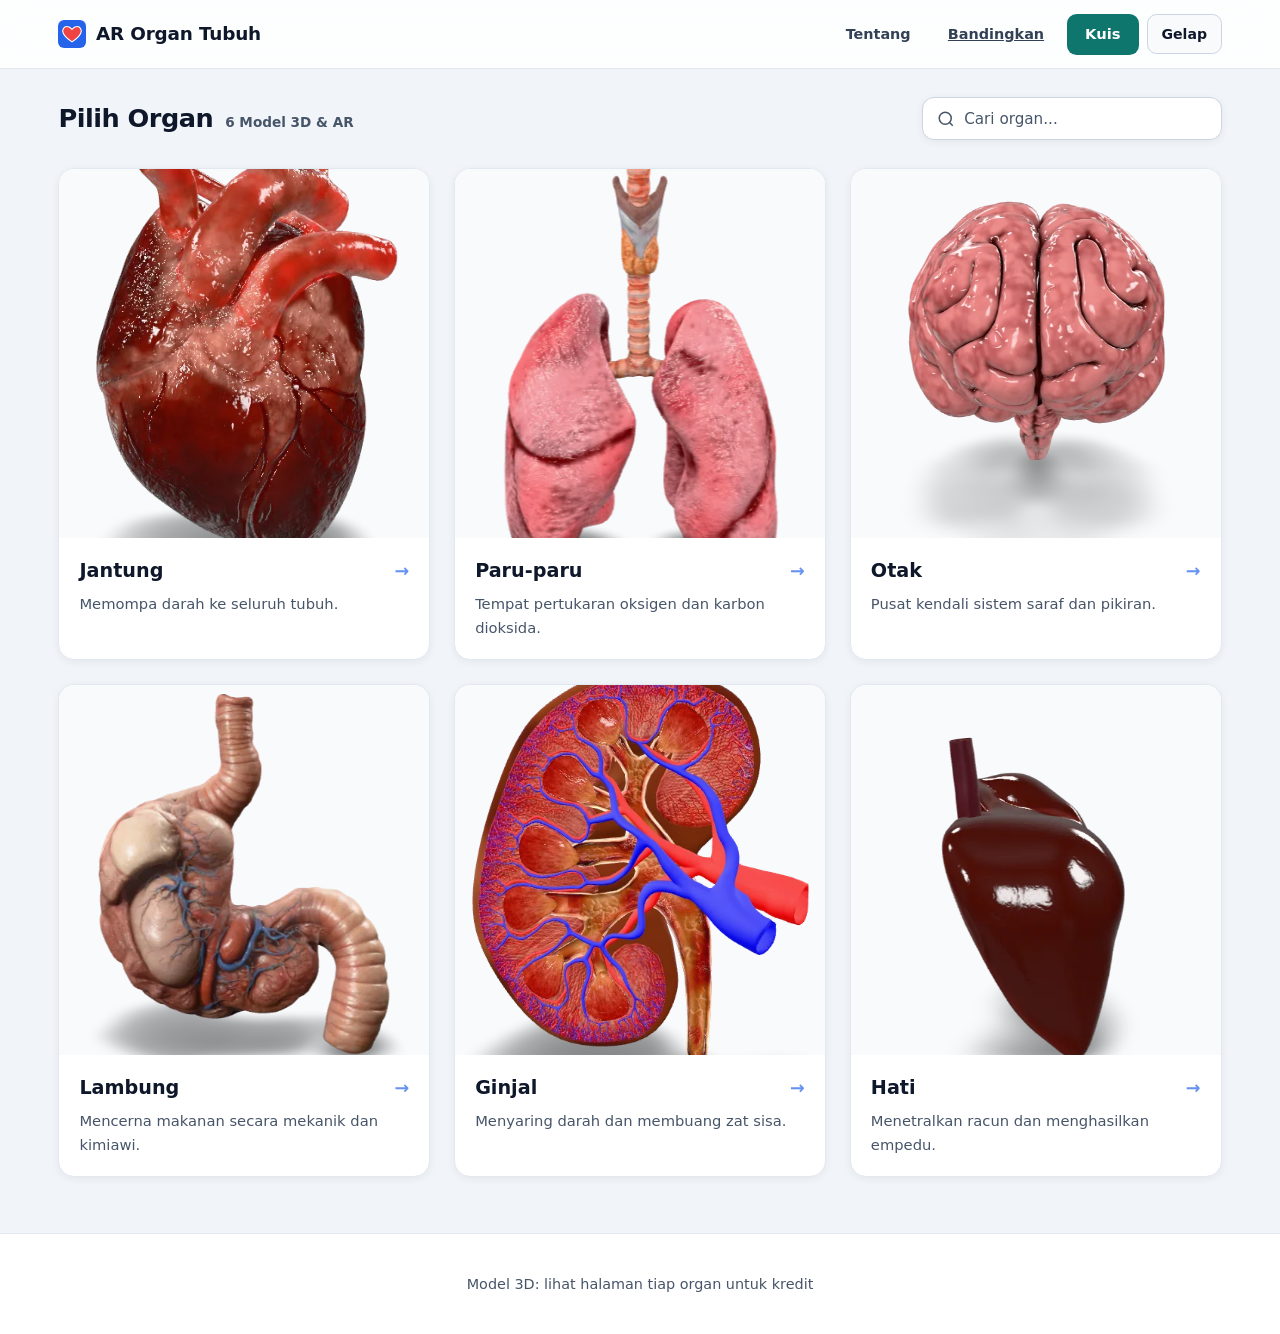
==== commit 2e10bfcf: "feat(bonus): tambah halaman bandingkan 2 organ 3d berdampingan" ====
--- a/index.html
+++ b/index.html
@@ -21,6 +21,7 @@
       </a>
       <div class="nav-actions">
         <button id="about-open" class="btn-ghost" type="button">Tentang</button>
+        <a class="btn-ghost" href="compare.html">Bandingkan</a>
         <a class="btn-quiz" href="quiz.html">Kuis</a>
         <button id="theme-toggle" class="btn-theme" type="button" aria-label="Ubah tema">Gelap</button>
       </div>
--- a/css/style.css
+++ b/css/style.css
@@ -931,6 +931,9 @@
 }
 
 .detail-actions {
+  display: flex;
+  flex-wrap: wrap;
+  gap: 0.75rem;
   margin-top: 1.5rem;
 }
 
@@ -1204,6 +1207,178 @@
   }
 }
 
+.compare-main {
+  margin-top: 1.75rem;
+  margin-bottom: 3.5rem;
+}
+
+.compare-controls {
+  display: grid;
+  grid-template-columns: 1fr;
+  gap: 0.85rem;
+  align-items: end;
+  background-color: var(--surface);
+  border: 1px solid var(--border);
+  border-radius: 1rem;
+  padding: 1.15rem 1.25rem;
+  margin-bottom: 1.25rem;
+  box-shadow: var(--shadow);
+}
+
+.compare-select-group {
+  display: flex;
+  flex-direction: column;
+  gap: 0.35rem;
+}
+
+.compare-select-group label {
+  font-size: 0.85rem;
+  font-weight: 700;
+  color: var(--text-muted);
+}
+
+.compare-select {
+  width: 100%;
+  padding: 0.65rem 0.9rem;
+  font-size: 0.98rem;
+  font-weight: 600;
+  font-family: inherit;
+  color: var(--text);
+  background-color: var(--surface-alt);
+  border: 1px solid var(--border-strong);
+  border-radius: 0.6rem;
+  cursor: pointer;
+}
+
+.btn-swap {
+  display: inline-flex;
+  align-items: center;
+  justify-content: center;
+  min-height: 42px;
+  padding: 0.55rem 1rem;
+  font-size: 0.92rem;
+  font-weight: 700;
+  font-family: inherit;
+  color: var(--primary);
+  background-color: var(--fact-bg);
+  border: 1px solid var(--border-strong);
+  border-radius: 0.6rem;
+  cursor: pointer;
+  transition: border-color 0.2s ease, transform 0.15s ease;
+}
+
+.btn-swap:hover,
+.btn-swap:focus-visible {
+  border-color: var(--primary);
+  transform: translateY(-1px);
+}
+
+.compare-relation {
+  background-color: var(--fact-bg);
+  border: 1px solid var(--border);
+  border-left: 4px solid var(--primary);
+  border-radius: 0.85rem;
+  padding: 1rem 1.25rem;
+  margin-bottom: 1.5rem;
+}
+
+.compare-relation h2 {
+  margin: 0 0 0.35rem;
+  font-size: 1.05rem;
+  color: var(--fact-title);
+}
+
+.compare-relation p {
+  margin: 0;
+  font-size: 0.95rem;
+  color: var(--fact-text);
+}
+
+.compare-grid {
+  display: grid;
+  grid-template-columns: 1fr;
+  gap: 1.5rem;
+}
+
+.compare-card {
+  background-color: var(--surface);
+  border: 1px solid var(--border);
+  border-radius: 1rem;
+  padding: 1.35rem;
+  box-shadow: var(--shadow);
+}
+
+.compare-card-header {
+  display: flex;
+  flex-wrap: wrap;
+  align-items: center;
+  justify-content: space-between;
+  gap: 0.5rem;
+  margin-bottom: 0.85rem;
+}
+
+.compare-card-header h2 {
+  margin: 0;
+  font-size: 1.45rem;
+  color: var(--text);
+}
+
+.compare-detail-link {
+  font-size: 0.9rem;
+  font-weight: 700;
+  color: var(--primary);
+  text-decoration: none;
+}
+
+.compare-detail-link:hover,
+.compare-detail-link:focus-visible {
+  text-decoration: underline;
+}
+
+.compare-viewer {
+  height: 42vh;
+  min-height: 260px;
+  max-height: 380px;
+  margin-bottom: 1rem;
+}
+
+.compare-summary {
+  margin: 0 0 1.15rem;
+  color: var(--text-body);
+  font-size: 0.95rem;
+}
+
+.compare-card h3 {
+  margin: 1.25rem 0 0.5rem;
+  font-size: 1.05rem;
+  color: var(--text);
+}
+
+.compare-card .fact-box h3,
+.compare-card .tips-box h3 {
+  margin: 0 0 0.35rem;
+  font-size: 0.98rem;
+}
+
+.compare-card .fact-box h3 {
+  color: var(--fact-title);
+}
+
+.compare-card .tips-box h3 {
+  color: var(--correct-text);
+}
+
+@media (min-width: 768px) {
+  .compare-controls {
+    grid-template-columns: 1fr auto 1fr;
+  }
+
+  .compare-grid {
+    grid-template-columns: repeat(2, 1fr);
+    align-items: start;
+  }
+}
+
 @media (min-width: 1024px) {
   .organ-grid {
     grid-template-columns: repeat(3, 1fr);
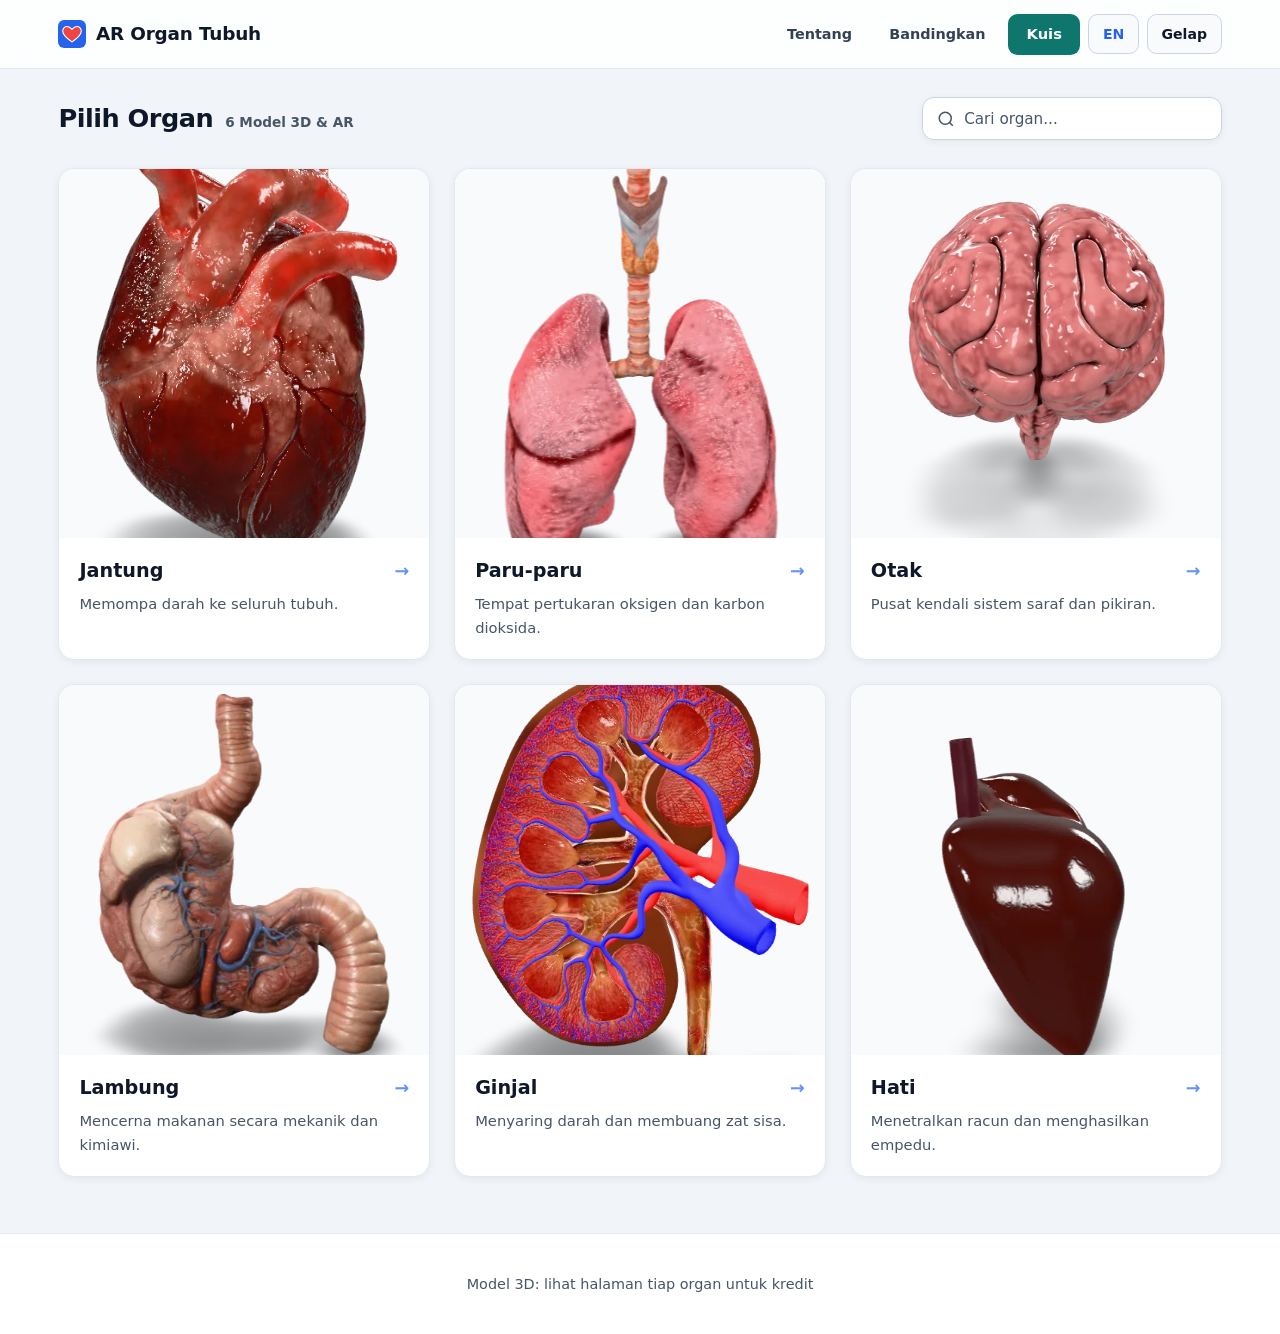
==== commit 0b379a26: "feat(i18n): tambah dukungan dual bahasa Indonesia dan Inggris (ID / EN)" ====
--- a/index.html
+++ b/index.html
@@ -3,7 +3,7 @@
 <head>
   <meta charset="UTF-8">
   <meta name="viewport" content="width=device-width, initial-scale=1.0">
-  <title>AR Organ Tubuh</title>
+  <title data-i18n="homeTitle">AR Organ Tubuh</title>
   <meta name="description" content="Media edukasi anatomi organ tubuh manusia interaktif dalam 3D, Augmented Reality (AR), hotspot bagian organ, dan kuis.">
   <meta property="og:title" content="AR Organ Tubuh">
   <meta property="og:description" content="Jelajahi anatomi 6 organ tubuh manusia dalam 3D dan Augmented Reality langsung dari browser.">
@@ -17,12 +17,13 @@
     <div class="container nav-inner">
       <a class="brand-link" href="index.html">
         <img src="img/favicon.svg" alt="" width="28" height="28">
-        <span>AR Organ Tubuh</span>
+        <span data-i18n="brandName">AR Organ Tubuh</span>
       </a>
       <div class="nav-actions">
-        <button id="about-open" class="btn-ghost" type="button">Tentang</button>
-        <a class="btn-ghost" href="compare.html">Bandingkan</a>
-        <a class="btn-quiz" href="quiz.html">Kuis</a>
+        <button id="about-open" class="btn-ghost" type="button" data-i18n="navAbout">Tentang</button>
+        <a class="btn-ghost" href="compare.html" data-i18n="navCompare">Bandingkan</a>
+        <a class="btn-quiz" href="quiz.html" data-i18n="navQuiz">Kuis</a>
+        <button id="lang-toggle" class="btn-lang" type="button" aria-label="Ganti ke Bahasa Inggris">EN</button>
         <button id="theme-toggle" class="btn-theme" type="button" aria-label="Ubah tema">Gelap</button>
       </div>
     </div>
@@ -31,16 +32,16 @@
   <main class="container home-main">
     <div class="toolbar">
       <div class="toolbar-heading">
-        <h1>Pilih Organ</h1>
-        <span class="toolbar-count">6 Model 3D &amp; AR</span>
+        <h1 data-i18n="homeHeading">Pilih Organ</h1>
+        <span class="toolbar-count" data-i18n="homeCount">6 Model 3D &amp; AR</span>
       </div>
       <div class="search-wrap">
         <svg class="search-icon" viewBox="0 0 24 24" width="18" height="18" aria-hidden="true" fill="none" stroke="currentColor" stroke-width="2">
           <circle cx="11" cy="11" r="8"></circle>
           <path d="m21 21-4.3-4.3"></path>
         </svg>
-        <label class="sr-only" for="search">Cari organ</label>
-        <input id="search" type="search" placeholder="Cari organ..." autocomplete="off">
+        <label class="sr-only" for="search" data-i18n="searchLabel">Cari organ</label>
+        <input id="search" type="search" placeholder="Cari organ..." data-i18n-placeholder="searchPlaceholder" autocomplete="off">
       </div>
     </div>
 
@@ -51,29 +52,30 @@
     <div class="modal-backdrop" data-close-modal="true"></div>
     <div class="modal-card">
       <div class="modal-header">
-        <h2 id="about-title">Tentang AR Organ Tubuh</h2>
-        <button id="about-close" class="modal-close" type="button" aria-label="Tutup jendela">&times;</button>
+        <h2 id="about-title" data-i18n="aboutTitle">Tentang AR Organ Tubuh</h2>
+        <button id="about-close" class="modal-close" type="button" aria-label="Tutup jendela" data-i18n-aria-label="aboutCloseAria">&times;</button>
       </div>
-      <p class="modal-lead">Media edukasi anatomi manusia berbasis web yang ringan dan interaktif tanpa perlu menginstal aplikasi tambahan.</p>
+      <p class="modal-lead" data-i18n="aboutLead">Media edukasi anatomi manusia berbasis web yang ringan dan interaktif tanpa perlu menginstal aplikasi tambahan.</p>
       <ul class="modal-list">
-        <li><strong>Model 3D Interaktif:</strong> Putar dan perbesar 6 organ utama tubuh manusia.</li>
-        <li><strong>Augmented Reality (AR):</strong> Letakkan organ di dunia nyata lewat kamera HP Android/iOS.</li>
-        <li><strong>Hotspot &amp; Narasi Suara:</strong> Klik titik pada organ untuk info bagian anatomi atau dengarkan penjelasannya.</li>
-        <li><strong>Simulasi Fisiologi &amp; Kuis:</strong> Amati detak jantung &amp; pernapasan secara langsung lalu uji pemahamanmu.</li>
+        <li><strong data-i18n="aboutFeat1Title">Model 3D Interaktif:</strong><span data-i18n="aboutFeat1Text"> Putar dan perbesar 6 organ utama tubuh manusia.</span></li>
+        <li><strong data-i18n="aboutFeat2Title">Augmented Reality (AR):</strong><span data-i18n="aboutFeat2Text"> Letakkan organ di dunia nyata lewat kamera HP Android/iOS.</span></li>
+        <li><strong data-i18n="aboutFeat3Title">Hotspot &amp; Narasi Suara:</strong><span data-i18n="aboutFeat3Text"> Klik titik pada organ untuk info bagian anatomi atau dengarkan penjelasannya.</span></li>
+        <li><strong data-i18n="aboutFeat4Title">Simulasi Fisiologi &amp; Kuis:</strong><span data-i18n="aboutFeat4Text"> Amati detak jantung &amp; pernapasan secara langsung lalu uji pemahamanmu.</span></li>
       </ul>
       <div class="modal-footer">
-        <button id="about-ok" class="btn-quiz" type="button">Mengerti</button>
+        <button id="about-ok" class="btn-quiz" type="button" data-i18n="aboutOk">Mengerti</button>
       </div>
     </div>
   </div>
 
   <footer class="site-footer">
     <div class="container">
-      <p>Model 3D: lihat halaman tiap organ untuk kredit</p>
+      <p data-i18n="homeFooter">Model 3D: lihat halaman tiap organ untuk kredit</p>
     </div>
   </footer>
 
   <script src="js/data.js"></script>
+  <script src="js/i18n.js"></script>
   <script src="js/app.js"></script>
 </body>
 </html>
--- a/css/style.css
+++ b/css/style.css
@@ -136,6 +136,7 @@
 
 .nav-actions {
   display: flex;
+  flex-wrap: wrap;
   align-items: center;
   gap: 0.5rem;
 }
@@ -149,6 +150,7 @@
   font-size: 0.9rem;
   font-weight: 600;
   font-family: inherit;
+  text-decoration: none;
   color: var(--text-body);
   background-color: transparent;
   border: 1px solid transparent;
@@ -333,6 +335,7 @@
   justify-content: flex-end;
 }
 
+.btn-lang,
 .btn-theme {
   display: inline-flex;
   align-items: center;
@@ -348,9 +351,16 @@
   border: 1px solid var(--border-strong);
   border-radius: 0.6rem;
   cursor: pointer;
-  transition: background-color 0.2s ease, border-color 0.2s ease;
-}
-
+  transition: background-color 0.2s ease, border-color 0.2s ease, color 0.2s ease;
+}
+
+.btn-lang {
+  font-weight: 700;
+  color: var(--primary);
+}
+
+.btn-lang:hover,
+.btn-lang:focus-visible,
 .btn-theme:hover,
 .btn-theme:focus-visible {
   border-color: var(--primary);
@@ -469,8 +479,9 @@
 
 .detail-header-right {
   display: flex;
-  align-items: center;
-  gap: 0.75rem;
+  flex-wrap: wrap;
+  align-items: center;
+  gap: 0.55rem;
 }
 
 .back-link {
@@ -814,16 +825,24 @@
   align-items: center;
   justify-content: space-between;
   gap: 0.75rem;
-  margin-bottom: 0.75rem;
-}
-
+  margin-bottom: 1rem;
+}
+
+.detail-title-tools {
+  display: flex;
+  flex-wrap: wrap;
+  align-items: center;
+  gap: 0.5rem;
+}
+
+.btn-font-size,
 .btn-tts {
   display: inline-flex;
   align-items: center;
   justify-content: center;
-  padding: 0.45rem 0.95rem;
-  min-height: 40px;
-  font-size: 0.88rem;
+  padding: 0.45rem 0.9rem;
+  min-height: 38px;
+  font-size: 0.85rem;
   font-weight: 600;
   font-family: inherit;
   color: var(--primary);
@@ -834,9 +853,17 @@
   transition: background-color 0.2s ease, border-color 0.2s ease, color 0.2s ease;
 }
 
+.btn-font-size:hover,
+.btn-font-size:focus-visible,
 .btn-tts:hover,
 .btn-tts:focus-visible {
   border-color: var(--primary);
+}
+
+.btn-font-size.is-active {
+  background-color: var(--fact-bg);
+  border-color: var(--primary);
+  color: var(--fact-title);
 }
 
 .btn-tts.speaking {
@@ -845,15 +872,125 @@
   border-color: #dc2626;
 }
 
+.study-tabs {
+  display: flex;
+  flex-wrap: wrap;
+  gap: 0.45rem;
+  padding: 0.35rem;
+  margin-bottom: 1.25rem;
+  background-color: var(--surface-alt);
+  border: 1px solid var(--border);
+  border-radius: 0.75rem;
+}
+
+.study-tab {
+  flex: 1 1 auto;
+  min-height: 38px;
+  padding: 0.45rem 0.75rem;
+  font-size: 0.88rem;
+  font-weight: 700;
+  font-family: inherit;
+  color: var(--text-muted);
+  background-color: transparent;
+  border: none;
+  border-radius: 0.55rem;
+  cursor: pointer;
+  transition: background-color 0.2s ease, color 0.2s ease, box-shadow 0.2s ease;
+}
+
+.study-tab:hover {
+  color: var(--text);
+}
+
+.study-tab.is-active {
+  color: var(--primary);
+  background-color: var(--surface);
+  box-shadow: var(--shadow);
+}
+
+.tab-panel[hidden] {
+  display: none;
+}
+
+.tab-intro {
+  margin: 0 0 1rem;
+  color: var(--text-muted);
+  font-size: 0.94rem;
+}
+
 .detail-info h2 {
-  margin: 1.5rem 0 0.5rem;
-  font-size: 1.15rem;
+  margin: 1.35rem 0 0.65rem;
+  font-size: 1.1rem;
   color: var(--text);
 }
 
 .detail-desc {
   margin: 0;
+  font-size: 1.02rem;
+  line-height: 1.75;
   color: var(--text-body);
+}
+
+.detail-info.is-large-text .detail-desc,
+.detail-info.is-large-text .step-text,
+.detail-info.is-large-text .check-text,
+.detail-info.is-large-text .fact-box p,
+.detail-info.is-large-text .disease-item p,
+.detail-info.is-large-text .tab-intro {
+  font-size: 1.12rem;
+  line-height: 1.8;
+}
+
+.detail-info.is-large-text .disease-item strong {
+  font-size: 1.12rem;
+}
+
+.chips-block {
+  margin-top: 1.15rem;
+  padding: 0.9rem 1rem;
+  background-color: var(--surface-alt);
+  border: 1px solid var(--border);
+  border-radius: 0.75rem;
+}
+
+.chips-block h2 {
+  margin: 0 0 0.6rem;
+  font-size: 0.9rem;
+  text-transform: uppercase;
+  letter-spacing: 0.03em;
+  color: var(--text-muted);
+}
+
+.hotspot-chips {
+  display: flex;
+  flex-wrap: wrap;
+  gap: 0.5rem;
+}
+
+.hotspot-chip {
+  padding: 0.38rem 0.8rem;
+  min-height: 34px;
+  font-size: 0.85rem;
+  font-weight: 600;
+  font-family: inherit;
+  color: var(--text);
+  background-color: var(--surface);
+  border: 1px solid var(--border-strong);
+  border-radius: 9999px;
+  cursor: pointer;
+  transition: border-color 0.15s ease, background-color 0.15s ease, color 0.15s ease;
+}
+
+.hotspot-chip:hover,
+.hotspot-chip:focus-visible {
+  border-color: var(--primary);
+  color: var(--primary);
+}
+
+.hotspot-chip.is-active {
+  background-color: #ef4444;
+  border-color: #ef4444;
+  color: #ffffff;
 }
 
 .detail-list {
@@ -864,6 +1001,67 @@
 
 .detail-list li + li {
   margin-top: 0.35rem;
+}
+
+.numbered-list,
+.check-list {
+  list-style: none;
+  padding-left: 0;
+  display: grid;
+  grid-template-columns: 1fr;
+  gap: 0.6rem;
+}
+
+.numbered-list li,
+.check-list li {
+  display: flex;
+  align-items: flex-start;
+  gap: 0.75rem;
+  margin-top: 0;
+  padding: 0.75rem 0.9rem;
+  background-color: var(--surface-alt);
+  border: 1px solid var(--border);
+  border-radius: 0.65rem;
+}
+
+.check-list li {
+  background-color: var(--surface);
+  border-color: var(--correct-border);
+}
+
+.step-num {
+  display: inline-flex;
+  align-items: center;
+  justify-content: center;
+  min-width: 28px;
+  height: 28px;
+  padding: 0 0.35rem;
+  font-size: 0.78rem;
+  font-weight: 800;
+  border-radius: 0.45rem;
+  background-color: var(--fact-bg);
+  color: var(--fact-title);
+  flex-shrink: 0;
+}
+
+.check-icon {
+  display: inline-flex;
+  align-items: center;
+  justify-content: center;
+  min-width: 24px;
+  height: 24px;
+  font-size: 0.85rem;
+  font-weight: 800;
+  border-radius: 50%;
+  background-color: var(--correct-bg);
+  color: var(--correct-text);
+  flex-shrink: 0;
+}
+
+.step-text,
+.check-text {
+  color: var(--text-body);
+  line-height: 1.55;
 }
 
 .fact-box {
@@ -1368,6 +1566,35 @@
   color: var(--correct-text);
 }
 
+.compare-accordion {
+  margin-top: 0.85rem;
+  border: 1px solid var(--border);
+  border-radius: 0.75rem;
+  background-color: var(--surface-alt);
+  overflow: hidden;
+}
+
+.compare-accordion summary {
+  padding: 0.75rem 1rem;
+  font-weight: 700;
+  font-size: 0.95rem;
+  color: var(--text);
+  cursor: pointer;
+  user-select: none;
+}
+
+.compare-accordion summary:hover {
+  color: var(--primary);
+}
+
+.compare-accordion .disease-list,
+.compare-accordion .tips-box {
+  margin-top: 0;
+  padding: 0 0.85rem 0.85rem;
+  background: transparent;
+  border-left: none;
+}
+
 @media (min-width: 768px) {
   .compare-controls {
     grid-template-columns: 1fr auto 1fr;
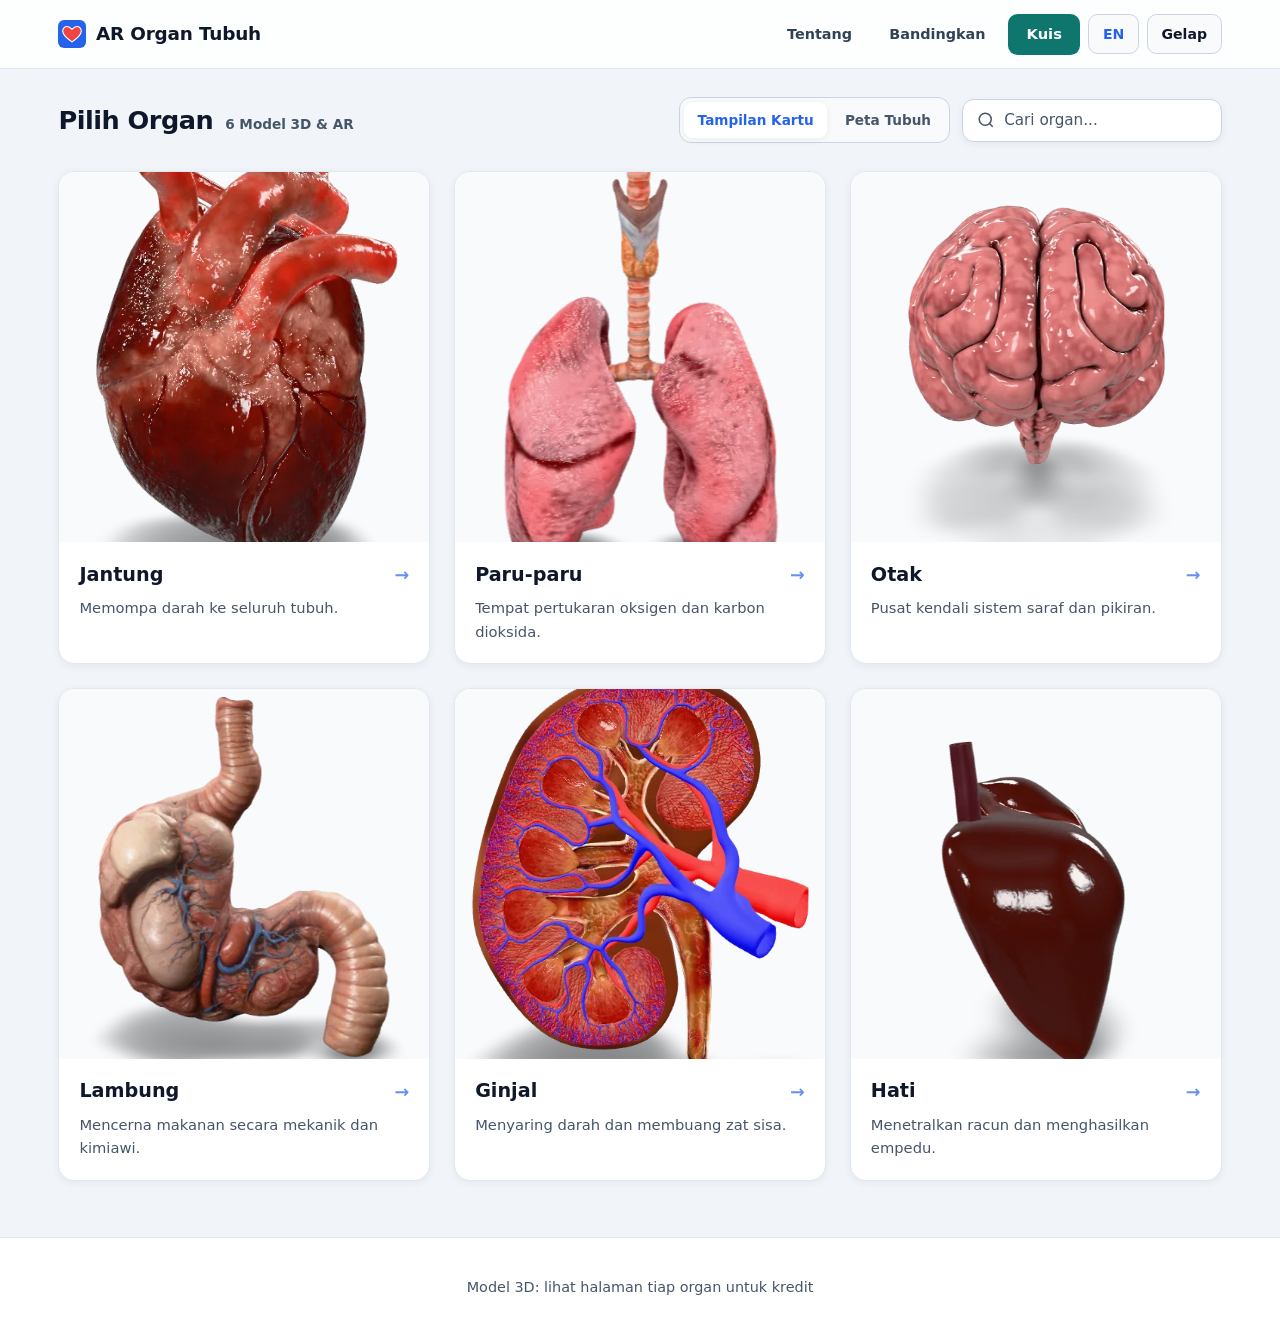
==== commit 041a7fbb: "feat(home): tambah peta tubuh manusia interaktif (SVG body map) di beranda" ====
--- a/index.html
+++ b/index.html
@@ -35,17 +35,85 @@
         <h1 data-i18n="homeHeading">Pilih Organ</h1>
         <span class="toolbar-count" data-i18n="homeCount">6 Model 3D &amp; AR</span>
       </div>
-      <div class="search-wrap">
-        <svg class="search-icon" viewBox="0 0 24 24" width="18" height="18" aria-hidden="true" fill="none" stroke="currentColor" stroke-width="2">
-          <circle cx="11" cy="11" r="8"></circle>
-          <path d="m21 21-4.3-4.3"></path>
-        </svg>
-        <label class="sr-only" for="search" data-i18n="searchLabel">Cari organ</label>
-        <input id="search" type="search" placeholder="Cari organ..." data-i18n-placeholder="searchPlaceholder" autocomplete="off">
+      <div class="toolbar-controls">
+        <div class="view-switcher" role="group" aria-label="Pilih mode tampilan" data-i18n-aria-label="viewSwitcherAria">
+          <button id="btn-view-grid" class="view-btn is-active" type="button" aria-pressed="true" data-i18n="viewGrid">Tampilan Kartu</button>
+          <button id="btn-view-map" class="view-btn" type="button" aria-pressed="false" data-i18n="viewMap">Peta Tubuh</button>
+        </div>
+        <div class="search-wrap">
+          <svg class="search-icon" viewBox="0 0 24 24" width="18" height="18" aria-hidden="true" fill="none" stroke="currentColor" stroke-width="2">
+            <circle cx="11" cy="11" r="8"></circle>
+            <path d="m21 21-4.3-4.3"></path>
+          </svg>
+          <label class="sr-only" for="search" data-i18n="searchLabel">Cari organ</label>
+          <input id="search" type="search" placeholder="Cari organ..." data-i18n-placeholder="searchPlaceholder" autocomplete="off">
+        </div>
       </div>
     </div>
 
     <section id="organ-grid" class="organ-grid" aria-live="polite"></section>
+
+    <section id="body-map-section" class="body-map-section" hidden>
+      <div class="body-map-card">
+        <p class="body-map-hint" data-i18n="bodyMapHint">Klik titik pada tubuh untuk melihat lokasi dan info organ</p>
+        <div id="body-map-stage" class="body-map-stage">
+          <svg class="body-silhouette" viewBox="0 0 280 480" aria-hidden="true">
+            <path class="silhouette-outline" d="M140 16 C158 16 171 30 171 50 C171 67 161 81 151 86 L151 100 C186 104 206 118 214 146 L228 242 C230 253 221 260 212 257 C205 255 201 248 199 238 L188 162 L180 162 L186 270 L181 446 C180 457 170 464 160 463 C150 462 144 454 143 442 L140 318 L137 442 C136 454 130 462 120 463 C110 464 100 457 99 446 L94 270 L100 162 L92 162 L81 238 C79 248 75 255 68 257 C59 260 50 253 52 242 L66 146 C74 118 94 104 129 100 L129 86 C119 81 109 67 109 50 C109 30 122 16 140 16 Z" />
+            <line class="silhouette-guide" x1="140" y1="95" x2="140" y2="305" />
+            <ellipse class="silhouette-guide" cx="140" cy="158" rx="46" ry="42" />
+
+            <g class="svg-organ" data-svg-organ="otak">
+              <path d="M121 48 C121 35 130 27 140 27 C150 27 159 35 159 48 C159 58 151 64 140 64 C129 64 121 58 121 48 Z" />
+            </g>
+
+            <g class="svg-organ" data-svg-organ="paru-paru">
+              <path d="M133 122 C117 122 103 137 101 163 C100 179 108 188 122 186 C131 184 135 176 135 162 Z" />
+              <path d="M147 122 C163 122 177 137 179 163 C180 179 172 188 158 186 C149 184 145 176 145 162 Z" />
+            </g>
+
+            <g class="svg-organ" data-svg-organ="jantung">
+              <path d="M142 152 C142 145 148 141 154 143 C161 145 165 153 163 162 C161 171 153 178 146 180 C140 175 139 162 142 152 Z" />
+            </g>
+
+            <g class="svg-organ" data-svg-organ="hati">
+              <path d="M104 202 C104 195 116 191 136 195 L146 202 C142 216 124 227 108 228 C103 224 102 212 104 202 Z" />
+            </g>
+
+            <g class="svg-organ" data-svg-organ="lambung">
+              <path d="M148 202 C158 198 171 205 173 219 C175 232 164 242 151 240 C142 238 139 229 144 222 C148 217 146 208 148 202 Z" />
+            </g>
+
+            <g class="svg-organ" data-svg-organ="ginjal">
+              <path d="M119 254 C112 254 108 261 109 270 C110 278 115 284 122 282 C127 281 128 274 125 268 C123 263 124 255 119 254 Z" />
+              <path d="M161 254 C168 254 172 261 171 270 C170 278 165 284 158 282 C153 281 152 274 155 268 C157 263 156 255 161 254 Z" />
+            </g>
+          </svg>
+          <div id="body-map-pins" class="body-map-pins"></div>
+        </div>
+      </div>
+
+      <div class="body-map-preview">
+        <div id="body-map-quicklist" class="body-map-quicklist"></div>
+        <article class="map-preview-card" aria-live="polite">
+          <div class="map-preview-top">
+            <img id="map-preview-img" class="map-preview-img" src="img/jantung.webp" alt="" width="104" height="104" loading="lazy">
+            <div class="map-preview-meta">
+              <span id="map-preview-location" class="map-preview-location"></span>
+              <h2 id="map-preview-name"></h2>
+            </div>
+          </div>
+          <p id="map-preview-desc" class="map-preview-desc"></p>
+          <div class="fact-box map-preview-fact-box">
+            <h3 data-i18n="factHeading">Fakta Menarik</h3>
+            <p id="map-preview-fact"></p>
+          </div>
+          <div class="map-preview-actions">
+            <a id="map-preview-open" class="btn-quiz" href="#" data-i18n="bodyMapOpen3d">Lihat 3D &amp; AR &rarr;</a>
+            <a id="map-preview-compare" class="btn-secondary" href="#" data-i18n="bodyMapCompare">Bandingkan</a>
+          </div>
+        </article>
+      </div>
+    </section>
   </main>
 
   <div id="about-modal" class="modal" role="dialog" aria-modal="true" aria-labelledby="about-title" hidden>
--- a/css/style.css
+++ b/css/style.css
@@ -196,8 +196,51 @@
   color: var(--text-muted);
 }
 
+.toolbar-controls {
+  display: flex;
+  flex-wrap: wrap;
+  align-items: center;
+  gap: 0.75rem;
+  width: 100%;
+}
+
+.view-switcher {
+  display: inline-flex;
+  padding: 0.25rem;
+  background-color: var(--surface-alt);
+  border: 1px solid var(--border-strong);
+  border-radius: 0.75rem;
+  gap: 0.25rem;
+}
+
+.view-btn {
+  min-height: 36px;
+  padding: 0.35rem 0.85rem;
+  font-size: 0.85rem;
+  font-weight: 700;
+  font-family: inherit;
+  color: var(--text-muted);
+  background-color: transparent;
+  border: none;
+  border-radius: 0.55rem;
+  cursor: pointer;
+  transition: background-color 0.2s ease, color 0.2s ease, box-shadow 0.2s ease;
+}
+
+.view-btn:hover,
+.view-btn:focus-visible {
+  color: var(--text);
+}
+
+.view-btn.is-active {
+  color: var(--primary);
+  background-color: var(--surface);
+  box-shadow: var(--shadow);
+}
+
 .search-wrap {
   position: relative;
+  flex: 1 1 220px;
   width: 100%;
 }
 
@@ -517,6 +560,254 @@
   display: flex;
   flex-direction: column;
   gap: 0.85rem;
+}
+
+.viewer-stage {
+  display: flex;
+  flex-direction: column;
+  gap: 0.75rem;
+}
+
+.viewer-stage:fullscreen {
+  padding: 1rem;
+  background-color: var(--bg);
+  overflow-y: auto;
+  justify-content: flex-start;
+}
+
+.viewer-stage:fullscreen model-viewer {
+  flex: 1 1 auto;
+  height: 68vh;
+  max-height: none;
+}
+
+.viewer-toolbar {
+  display: flex;
+  flex-wrap: wrap;
+  gap: 0.45rem;
+  padding: 0.45rem;
+  background-color: var(--surface);
+  border: 1px solid var(--border);
+  border-radius: 0.85rem;
+  box-shadow: var(--shadow);
+}
+
+.studio-btn {
+  flex: 1 1 auto;
+  min-height: 36px;
+  padding: 0.4rem 0.75rem;
+  font-size: 0.82rem;
+  font-weight: 600;
+  font-family: inherit;
+  color: var(--text);
+  background-color: var(--surface-alt);
+  border: 1px solid var(--border-strong);
+  border-radius: 0.55rem;
+  cursor: pointer;
+  transition: background-color 0.15s ease, border-color 0.15s ease, color 0.15s ease;
+}
+
+.studio-btn:hover,
+.studio-btn:focus-visible {
+  border-color: var(--primary);
+}
+
+.studio-btn.is-active {
+  background-color: var(--fact-bg);
+  border-color: var(--primary);
+  color: var(--fact-title);
+}
+
+.studio-btn-accent {
+  color: #ffffff;
+  background-color: var(--quiz-bg);
+  border-color: var(--quiz-bg);
+}
+
+.studio-btn-accent:hover,
+.studio-btn-accent:focus-visible {
+  background-color: var(--quiz-hover);
+  border-color: var(--quiz-hover);
+}
+
+.studio-btn-accent.is-active {
+  color: #ffffff;
+  background-color: #dc2626;
+  border-color: #dc2626;
+}
+
+.hunt-panel {
+  background-color: var(--surface);
+  border: 1px solid var(--border-strong);
+  border-left: 4px solid var(--quiz-bg);
+  border-radius: 1rem;
+  padding: 1rem 1.2rem;
+  box-shadow: var(--shadow);
+}
+
+.hunt-header {
+  display: flex;
+  flex-wrap: wrap;
+  align-items: center;
+  justify-content: space-between;
+  gap: 0.5rem;
+  margin-bottom: 0.65rem;
+}
+
+.hunt-title-wrap,
+.hunt-header-right {
+  display: flex;
+  flex-wrap: wrap;
+  align-items: center;
+  gap: 0.5rem;
+}
+
+.hunt-badge {
+  font-size: 0.78rem;
+  font-weight: 800;
+  text-transform: uppercase;
+  letter-spacing: 0.03em;
+  padding: 0.2rem 0.6rem;
+  border-radius: 9999px;
+  background-color: var(--fact-bg);
+  color: var(--fact-title);
+}
+
+.hunt-progress {
+  font-size: 0.85rem;
+  font-weight: 600;
+  color: var(--text-muted);
+}
+
+.hunt-score-badge {
+  font-size: 0.82rem;
+  font-weight: 700;
+  padding: 0.2rem 0.6rem;
+  border-radius: 9999px;
+  background-color: var(--correct-bg);
+  color: var(--correct-text);
+}
+
+.hunt-exit-btn {
+  min-height: 30px;
+  padding: 0.25rem 0.65rem;
+  font-size: 0.8rem;
+  font-weight: 600;
+  font-family: inherit;
+  color: var(--text-muted);
+  background-color: var(--surface-alt);
+  border: 1px solid var(--border-strong);
+  border-radius: 0.45rem;
+  cursor: pointer;
+}
+
+.hunt-exit-btn:hover,
+.hunt-exit-btn:focus-visible {
+  color: var(--text);
+  border-color: var(--primary);
+}
+
+.hunt-prompt {
+  margin: 0 0 0.75rem;
+  font-size: 1rem;
+  font-weight: 700;
+  color: var(--text);
+}
+
+.hunt-actions-row {
+  display: flex;
+  flex-wrap: wrap;
+  gap: 0.5rem;
+}
+
+.hunt-hint-text {
+  margin: 0.65rem 0 0;
+  padding: 0.6rem 0.85rem;
+  font-size: 0.88rem;
+  color: var(--fact-text);
+  background-color: var(--fact-bg);
+  border-radius: 0.55rem;
+}
+
+.hunt-feedback {
+  margin: 0.65rem 0 0;
+  padding: 0.65rem 0.85rem;
+  font-size: 0.9rem;
+  font-weight: 600;
+  border-radius: 0.55rem;
+}
+
+.hunt-feedback.is-correct {
+  background-color: var(--correct-bg);
+  border: 1px solid var(--correct-border);
+  color: var(--correct-text);
+}
+
+.hunt-feedback.is-wrong {
+  background-color: var(--wrong-bg);
+  border: 1px solid var(--wrong-border);
+  color: var(--wrong-text);
+}
+
+.hunt-result-title {
+  margin: 0 0 0.35rem;
+  font-size: 1.08rem;
+  color: var(--text);
+}
+
+.hunt-result-score {
+  margin: 0 0 0.25rem;
+  font-size: 0.98rem;
+  font-weight: 700;
+  color: var(--primary);
+}
+
+.hunt-result-best {
+  margin: 0 0 0.85rem;
+  font-size: 0.88rem;
+  color: var(--text-muted);
+}
+
+@keyframes hotspotShake {
+  0%, 100% {
+    transform: translateX(0);
+  }
+  25% {
+    transform: translateX(-5px);
+  }
+  75% {
+    transform: translateX(5px);
+  }
+}
+
+model-viewer.is-hunt-mode .hotspot-label {
+  display: none;
+}
+
+model-viewer.is-hunt-mode .hotspot.hunt-correct .hotspot-label,
+model-viewer.is-hunt-mode .hotspot.hunt-solved .hotspot-label {
+  display: block;
+  opacity: 1;
+}
+
+.hotspot.hunt-correct,
+.hotspot.hunt-solved {
+  background-color: #16a34a;
+  animation: none;
+}
+
+.hotspot.hunt-wrong {
+  background-color: #dc2626;
+  animation: hotspotShake 0.28s ease-in-out 2;
+}
+
+.chips-block.is-locked {
+  opacity: 0.65;
+}
+
+.hotspot-chip:disabled {
+  cursor: not-allowed;
+  opacity: 0.6;
 }
 
 model-viewer {
@@ -1396,13 +1687,277 @@
     justify-content: space-between;
   }
 
+  .toolbar-controls {
+    width: auto;
+    justify-content: flex-end;
+  }
+
   .search-wrap {
-    width: 300px;
+    width: 260px;
+    flex: 0 1 260px;
   }
 
   .organ-grid {
     grid-template-columns: repeat(2, 1fr);
   }
+
+  .body-map-section {
+    grid-template-columns: 1fr 1.15fr;
+    align-items: start;
+  }
+}
+
+.body-map-section {
+  display: grid;
+  grid-template-columns: 1fr;
+  gap: 1.5rem;
+  margin-bottom: 3.5rem;
+}
+
+.body-map-section[hidden],
+.organ-grid[hidden] {
+  display: none;
+}
+
+.body-map-card,
+.map-preview-card {
+  background-color: var(--surface);
+  border: 1px solid var(--border);
+  border-radius: 1rem;
+  padding: 1.35rem;
+  box-shadow: var(--shadow);
+}
+
+.body-map-hint {
+  margin: 0 0 1rem;
+  font-size: 0.9rem;
+  color: var(--text-muted);
+  text-align: center;
+}
+
+.body-map-stage {
+  position: relative;
+  width: 100%;
+  max-width: 300px;
+  aspect-ratio: 280 / 480;
+  margin: 0 auto;
+  background: var(--viewer-bg);
+  border: 1px solid var(--border);
+  border-radius: 1rem;
+  overflow: hidden;
+}
+
+.body-silhouette {
+  width: 100%;
+  height: 100%;
+  display: block;
+}
+
+.silhouette-outline {
+  fill: var(--surface);
+  fill-opacity: 0.72;
+  stroke: var(--border-strong);
+  stroke-width: 2.2;
+}
+
+.silhouette-guide {
+  fill: none;
+  stroke: var(--border-strong);
+  stroke-width: 1.2;
+  stroke-dasharray: 4 4;
+  opacity: 0.65;
+}
+
+.svg-organ {
+  fill: var(--primary);
+  fill-opacity: 0.18;
+  stroke: var(--primary);
+  stroke-width: 1.4;
+  cursor: pointer;
+  transition: fill 0.2s ease, fill-opacity 0.2s ease, stroke 0.2s ease;
+}
+
+.svg-organ:hover {
+  fill-opacity: 0.35;
+}
+
+.svg-organ.is-active {
+  fill: #ef4444;
+  fill-opacity: 0.45;
+  stroke: #dc2626;
+  stroke-width: 2;
+}
+
+.body-map-pins {
+  position: absolute;
+  inset: 0;
+  pointer-events: none;
+}
+
+.body-pin {
+  position: absolute;
+  transform: translate(-50%, -50%);
+  width: 34px;
+  height: 34px;
+  min-width: 34px;
+  min-height: 34px;
+  padding: 0;
+  border-radius: 50%;
+  border: 2px solid #ffffff;
+  background-color: var(--primary);
+  box-shadow: 0 2px 8px rgba(15, 23, 42, 0.25);
+  cursor: pointer;
+  pointer-events: auto;
+  display: inline-flex;
+  align-items: center;
+  justify-content: center;
+  transition: transform 0.18s ease, background-color 0.18s ease, opacity 0.2s ease;
+}
+
+.body-pin-dot {
+  width: 10px;
+  height: 10px;
+  border-radius: 50%;
+  background-color: #ffffff;
+}
+
+.body-pin:hover,
+.body-pin:focus-visible,
+.body-pin.is-active {
+  transform: translate(-50%, -50%) scale(1.18);
+  background-color: #ef4444;
+  z-index: 3;
+}
+
+.body-pin.is-dimmed,
+.body-quick-btn.is-dimmed {
+  opacity: 0.32;
+}
+
+.body-pin-label {
+  position: absolute;
+  left: 50%;
+  bottom: calc(100% + 6px);
+  transform: translateX(-50%);
+  padding: 0.2rem 0.55rem;
+  font-size: 0.75rem;
+  font-weight: 700;
+  color: #ffffff;
+  background-color: #0f172a;
+  border-radius: 0.4rem;
+  white-space: nowrap;
+  pointer-events: none;
+  opacity: 0;
+  transition: opacity 0.15s ease;
+}
+
+.body-pin:hover .body-pin-label,
+.body-pin:focus-visible .body-pin-label,
+.body-pin.is-active .body-pin-label {
+  opacity: 1;
+}
+
+.body-map-preview {
+  display: flex;
+  flex-direction: column;
+  gap: 1rem;
+}
+
+.body-map-quicklist {
+  display: flex;
+  flex-wrap: wrap;
+  gap: 0.5rem;
+}
+
+.body-quick-btn {
+  flex: 1 1 auto;
+  min-height: 38px;
+  padding: 0.45rem 0.85rem;
+  font-size: 0.86rem;
+  font-weight: 700;
+  font-family: inherit;
+  color: var(--text);
+  background-color: var(--surface);
+  border: 1px solid var(--border-strong);
+  border-radius: 9999px;
+  cursor: pointer;
+  transition: background-color 0.15s ease, border-color 0.15s ease, color 0.15s ease, opacity 0.2s ease;
+}
+
+.body-quick-btn:hover,
+.body-quick-btn:focus-visible {
+  border-color: var(--primary);
+  color: var(--primary);
+}
+
+.body-quick-btn.is-active {
+  background-color: #ef4444;
+  border-color: #ef4444;
+  color: #ffffff;
+}
+
+.map-preview-top {
+  display: flex;
+  align-items: center;
+  gap: 1rem;
+  margin-bottom: 1rem;
+}
+
+.map-preview-img {
+  width: 92px;
+  height: 92px;
+  border-radius: 0.85rem;
+  object-fit: cover;
+  background-color: var(--surface-alt);
+  border: 1px solid var(--border);
+  flex-shrink: 0;
+}
+
+.map-preview-meta {
+  display: flex;
+  flex-direction: column;
+  gap: 0.3rem;
+}
+
+.map-preview-location {
+  display: inline-block;
+  align-self: flex-start;
+  font-size: 0.78rem;
+  font-weight: 700;
+  padding: 0.2rem 0.65rem;
+  border-radius: 9999px;
+  background-color: var(--fact-bg);
+  color: var(--fact-title);
+}
+
+.map-preview-meta h2 {
+  margin: 0;
+  font-size: 1.55rem;
+  color: var(--text);
+}
+
+.map-preview-desc {
+  margin: 0;
+  font-size: 0.96rem;
+  line-height: 1.65;
+  color: var(--text-body);
+}
+
+.map-preview-fact-box {
+  margin-top: 1rem;
+}
+
+.map-preview-fact-box h3 {
+  margin: 0 0 0.3rem;
+  font-size: 0.95rem;
+  color: var(--fact-title);
+}
+
+.map-preview-actions {
+  display: flex;
+  flex-wrap: wrap;
+  gap: 0.75rem;
+  margin-top: 1.25rem;
 }
 
 .compare-main {
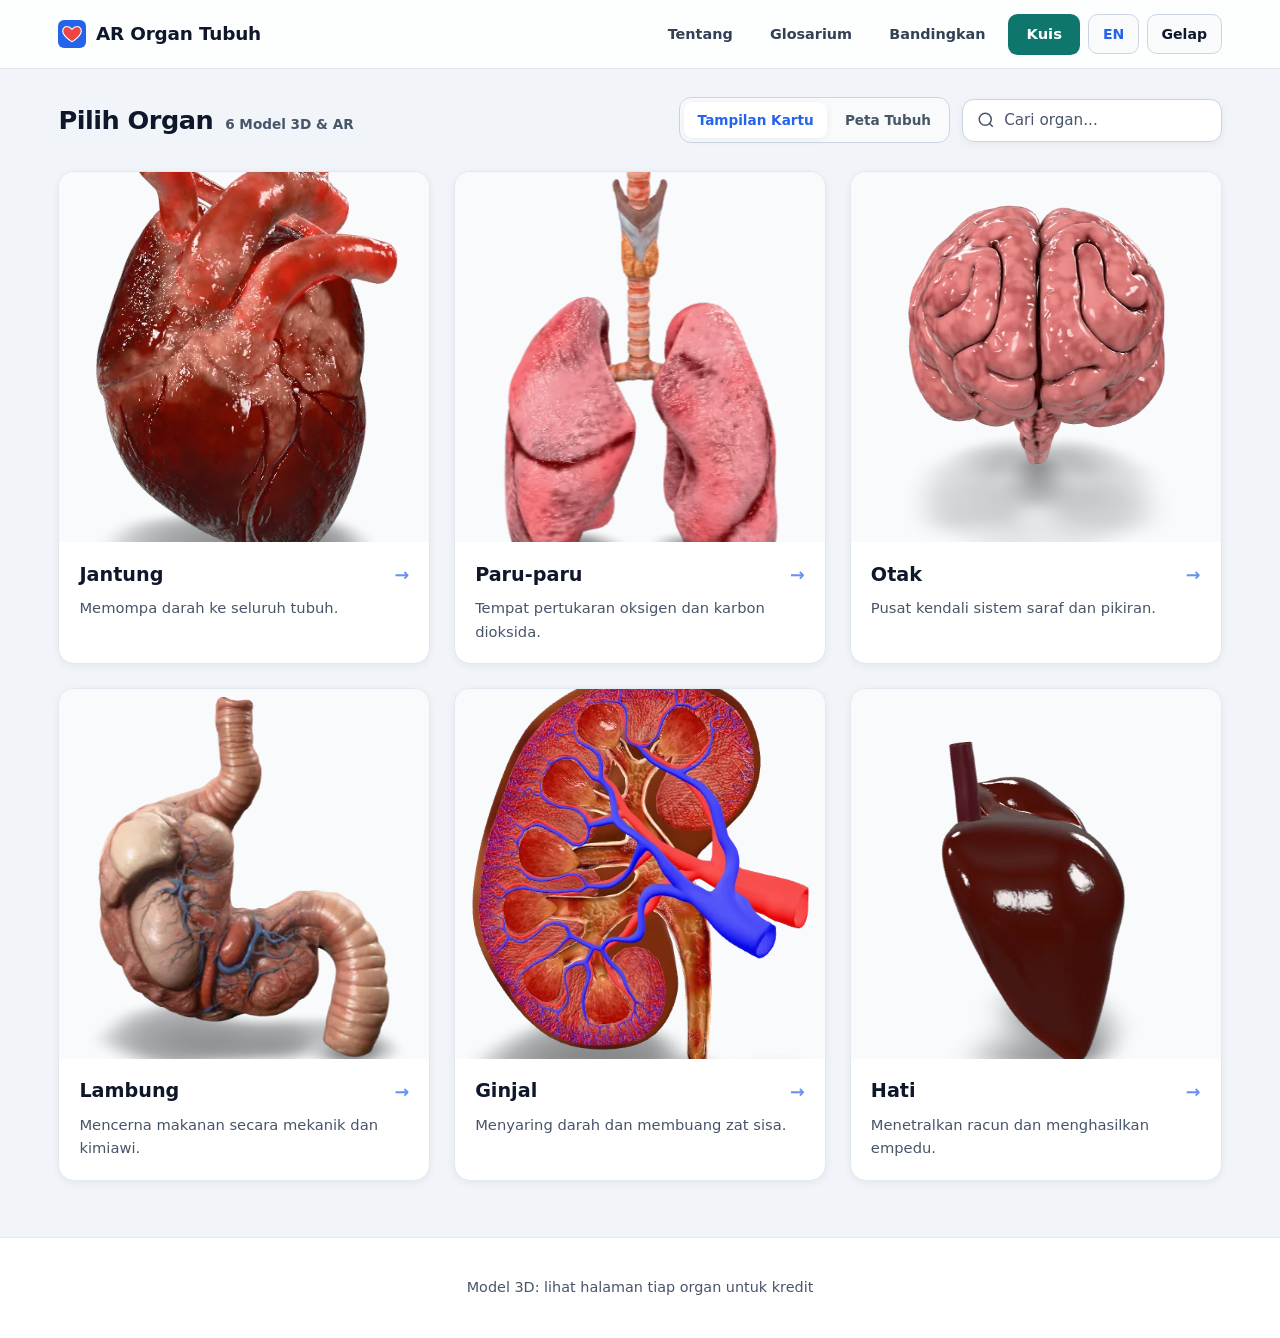
==== commit e4303cc4: "feat(glossary): tambah halaman glosarium istilah medis dan anatomi interaktif (ID / EN)" ====
--- a/index.html
+++ b/index.html
@@ -21,6 +21,7 @@
       </a>
       <div class="nav-actions">
         <button id="about-open" class="btn-ghost" type="button" data-i18n="navAbout">Tentang</button>
+        <a class="btn-ghost" href="glossary.html" data-i18n="navGlossary">Glosarium</a>
         <a class="btn-ghost" href="compare.html" data-i18n="navCompare">Bandingkan</a>
         <a class="btn-quiz" href="quiz.html" data-i18n="navQuiz">Kuis</a>
         <button id="lang-toggle" class="btn-lang" type="button" aria-label="Ganti ke Bahasa Inggris">EN</button>
--- a/css/style.css
+++ b/css/style.css
@@ -1700,11 +1700,6 @@
   .organ-grid {
     grid-template-columns: repeat(2, 1fr);
   }
-
-  .body-map-section {
-    grid-template-columns: 1fr 1.15fr;
-    align-items: start;
-  }
 }
 
 .body-map-section {
@@ -1744,13 +1739,14 @@
   background: var(--viewer-bg);
   border: 1px solid var(--border);
   border-radius: 1rem;
-  overflow: hidden;
+  overflow: visible;
 }
 
 .body-silhouette {
   width: 100%;
   height: 100%;
   display: block;
+  border-radius: 1rem;
 }
 
 .silhouette-outline {
@@ -1857,6 +1853,11 @@
   opacity: 1;
 }
 
+.body-pin[data-organ-id="otak"] .body-pin-label {
+  top: calc(100% + 6px);
+  bottom: auto;
+}
+
 .body-map-preview {
   display: flex;
   flex-direction: column;
@@ -2150,7 +2151,206 @@
   border-left: none;
 }
 
+.glossary-main {
+  margin-top: 1.75rem;
+  margin-bottom: 3.5rem;
+}
+
+.glossary-hero {
+  display: flex;
+  flex-direction: column;
+  gap: 1rem;
+  background-color: var(--surface);
+  border: 1px solid var(--border);
+  border-radius: 1rem;
+  padding: 1.35rem;
+  margin-bottom: 1.15rem;
+  box-shadow: var(--shadow);
+}
+
+.glossary-hero-text h1 {
+  margin: 0 0 0.35rem;
+  font-size: 1.55rem;
+  color: var(--text);
+}
+
+.glossary-hero-text p {
+  margin: 0;
+  font-size: 0.95rem;
+  color: var(--text-muted);
+}
+
+.glossary-search-wrap {
+  width: 100%;
+  flex: none;
+}
+
+.glossary-filters {
+  display: flex;
+  flex-wrap: wrap;
+  gap: 0.5rem;
+  margin-bottom: 1rem;
+}
+
+.glossary-filter-btn {
+  min-height: 38px;
+  padding: 0.42rem 0.9rem;
+  font-size: 0.86rem;
+  font-weight: 700;
+  font-family: inherit;
+  color: var(--text);
+  background-color: var(--surface);
+  border: 1px solid var(--border-strong);
+  border-radius: 9999px;
+  cursor: pointer;
+  transition: background-color 0.15s ease, border-color 0.15s ease, color 0.15s ease;
+}
+
+.glossary-filter-btn:hover,
+.glossary-filter-btn:focus-visible {
+  border-color: var(--primary);
+  color: var(--primary);
+}
+
+.glossary-filter-btn.is-active {
+  background-color: var(--primary);
+  border-color: var(--primary);
+  color: #ffffff;
+}
+
+.glossary-meta-bar {
+  margin-bottom: 1rem;
+}
+
+.glossary-count {
+  margin: 0;
+  font-size: 0.88rem;
+  font-weight: 600;
+  color: var(--text-muted);
+}
+
+.glossary-grid {
+  display: grid;
+  grid-template-columns: 1fr;
+  gap: 1.15rem;
+}
+
+.glossary-card {
+  display: flex;
+  flex-direction: column;
+  background-color: var(--surface);
+  border: 1px solid var(--border);
+  border-radius: 1rem;
+  padding: 1.25rem;
+  box-shadow: var(--shadow);
+  transition: border-color 0.2s ease, transform 0.2s ease;
+}
+
+.glossary-card:hover {
+  border-color: var(--primary);
+  transform: translateY(-2px);
+}
+
+.glossary-card-top {
+  display: flex;
+  align-items: center;
+  justify-content: space-between;
+  gap: 0.5rem;
+  margin-bottom: 0.65rem;
+}
+
+.glossary-organ-badge {
+  display: inline-block;
+  font-size: 0.76rem;
+  font-weight: 700;
+  padding: 0.2rem 0.65rem;
+  border-radius: 9999px;
+  background-color: var(--fact-bg);
+  color: var(--fact-title);
+  text-decoration: none;
+}
+
+.glossary-organ-badge:hover,
+.glossary-organ-badge:focus-visible {
+  text-decoration: underline;
+}
+
+.glossary-speak-btn {
+  min-height: 30px;
+  padding: 0.2rem 0.65rem;
+  font-size: 0.78rem;
+  font-weight: 600;
+  font-family: inherit;
+  color: var(--primary);
+  background-color: var(--surface-alt);
+  border: 1px solid var(--border-strong);
+  border-radius: 0.5rem;
+  cursor: pointer;
+  transition: background-color 0.15s ease, border-color 0.15s ease, color 0.15s ease;
+}
+
+.glossary-speak-btn:hover,
+.glossary-speak-btn:focus-visible {
+  border-color: var(--primary);
+}
+
+.glossary-speak-btn.is-speaking {
+  color: #ffffff;
+  background-color: #dc2626;
+  border-color: #dc2626;
+}
+
+.glossary-term {
+  margin: 0 0 0.45rem;
+  font-size: 1.18rem;
+  color: var(--text);
+}
+
+.glossary-def {
+  margin: 0 0 1rem;
+  font-size: 0.94rem;
+  line-height: 1.65;
+  color: var(--text-body);
+  flex: 1;
+}
+
+.glossary-card-footer {
+  padding-top: 0.75rem;
+  border-top: 1px solid var(--border);
+}
+
+.glossary-open-link {
+  font-size: 0.86rem;
+  font-weight: 700;
+  color: var(--primary);
+  text-decoration: none;
+}
+
+.glossary-open-link:hover,
+.glossary-open-link:focus-visible {
+  text-decoration: underline;
+}
+
+.glossary-empty {
+  grid-column: 1 / -1;
+  text-align: center;
+  padding: 2.5rem 1.25rem;
+  background-color: var(--surface);
+  border: 1px solid var(--border);
+  border-radius: 1rem;
+}
+
+.glossary-empty p {
+  margin: 0 0 1rem;
+  color: var(--text-muted);
+}
+
 @media (min-width: 768px) {
+  .body-map-section {
+    grid-template-columns: 1fr 1.15fr;
+    align-items: start;
+  }
+
   .compare-controls {
     grid-template-columns: 1fr auto 1fr;
   }
@@ -2159,6 +2359,20 @@
     grid-template-columns: repeat(2, 1fr);
     align-items: start;
   }
+
+  .glossary-hero {
+    flex-direction: row;
+    align-items: center;
+    justify-content: space-between;
+  }
+
+  .glossary-search-wrap {
+    width: 320px;
+  }
+
+  .glossary-grid {
+    grid-template-columns: repeat(2, 1fr);
+  }
 }
 
 @media (min-width: 1024px) {
@@ -2166,6 +2380,10 @@
     grid-template-columns: repeat(3, 1fr);
   }
 
+  .glossary-grid {
+    grid-template-columns: repeat(3, 1fr);
+  }
+
   .detail-main {
     grid-template-columns: 1.15fr 1fr;
     align-items: start;
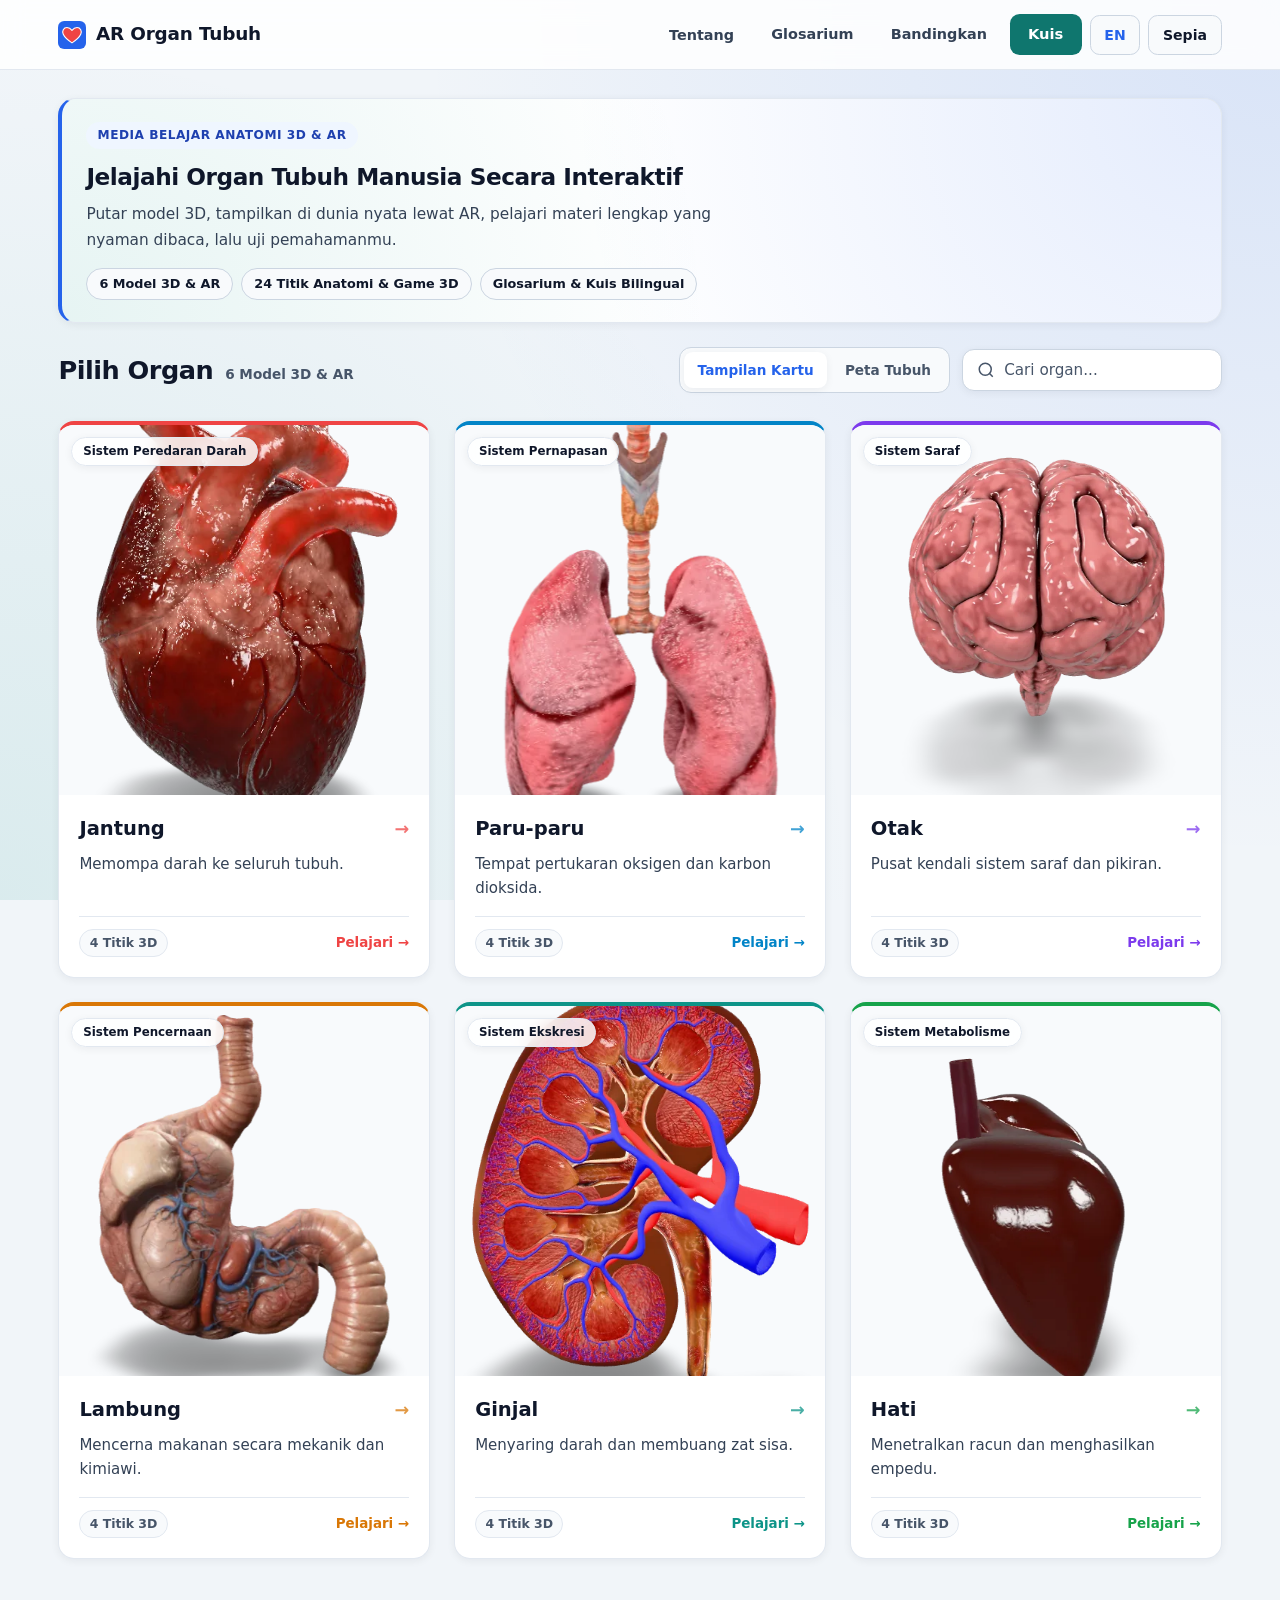
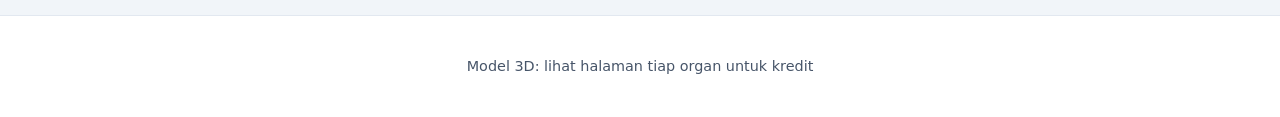
==== commit 2c3b4536: "style(ui): tambah mode baca sepia, aksen warna sistem organ, dan polesan kenyamanan belajar" ====
--- a/index.html
+++ b/index.html
@@ -9,7 +9,7 @@
   <meta property="og:description" content="Jelajahi anatomi 6 organ tubuh manusia dalam 3D dan Augmented Reality langsung dari browser.">
   <meta property="og:image" content="img/jantung.webp">
   <link rel="icon" type="image/svg+xml" href="img/favicon.svg">
-  <script>try{const t=localStorage.getItem("ar-organ-theme")||(matchMedia("(prefers-color-scheme:dark)").matches?"dark":"light");document.documentElement.dataset.theme=t;}catch(e){}</script>
+  <script>try{const s=localStorage.getItem("ar-organ-theme");const t=(s==="dark"||s==="sepia"||s==="light")?s:(matchMedia("(prefers-color-scheme:dark)").matches?"dark":"light");document.documentElement.dataset.theme=t;}catch(e){}</script>
   <link rel="stylesheet" href="css/style.css">
 </head>
 <body>
@@ -25,12 +25,23 @@
         <a class="btn-ghost" href="compare.html" data-i18n="navCompare">Bandingkan</a>
         <a class="btn-quiz" href="quiz.html" data-i18n="navQuiz">Kuis</a>
         <button id="lang-toggle" class="btn-lang" type="button" aria-label="Ganti ke Bahasa Inggris">EN</button>
-        <button id="theme-toggle" class="btn-theme" type="button" aria-label="Ubah tema">Gelap</button>
+        <button id="theme-toggle" class="btn-theme" type="button" aria-label="Ubah tema">Sepia</button>
       </div>
     </div>
   </header>
 
   <main class="container home-main">
+    <section class="study-hero">
+      <span class="study-hero-badge" data-i18n="heroBadge">Media Belajar Anatomi 3D &amp; AR</span>
+      <h2 class="study-hero-title" data-i18n="heroTitle">Jelajahi Organ Tubuh Manusia Secara Interaktif</h2>
+      <p class="study-hero-desc" data-i18n="heroDesc">Putar model 3D, tampilkan di dunia nyata lewat AR, pelajari materi lengkap yang nyaman dibaca, lalu uji pemahamanmu.</p>
+      <div class="study-hero-pills">
+        <span class="study-pill" data-i18n="heroPill1">6 Model 3D &amp; AR</span>
+        <span class="study-pill" data-i18n="heroPill2">24 Titik Anatomi &amp; Game 3D</span>
+        <span class="study-pill" data-i18n="heroPill3">Glosarium &amp; Kuis Bilingual</span>
+      </div>
+    </section>
+
     <div class="toolbar">
       <div class="toolbar-heading">
         <h1 data-i18n="homeHeading">Pilih Organ</h1>
--- a/css/style.css
+++ b/css/style.css
@@ -60,6 +60,61 @@
   --wrong-text: #fee2e2;
 }
 
+[data-theme="sepia"] {
+  --bg: #f4ecdc;
+  --surface: #fdf9f0;
+  --surface-glass: rgba(253, 249, 240, 0.9);
+  --surface-alt: #f0e6d2;
+  --border: #dfd3bc;
+  --border-strong: #c9b99b;
+  --text: #2e241b;
+  --text-body: #433528;
+  --text-muted: #6b5947;
+  --primary: #0f766e;
+  --primary-hover: #115e59;
+  --accent-gradient: linear-gradient(135deg, #0f766e 0%, #b45309 100%);
+  --hero-bg: radial-gradient(circle at top right, rgba(15, 118, 110, 0.1), transparent 55%),
+    radial-gradient(circle at bottom left, rgba(180, 83, 9, 0.1), transparent 55%);
+  --quiz-bg: #0f766e;
+  --quiz-hover: #115e59;
+  --fact-bg: #eef4ec;
+  --fact-title: #115e59;
+  --fact-text: #134e4a;
+  --viewer-bg: radial-gradient(circle at center, #fffdf7 0%, #e7dcc5 100%);
+  --shadow: 0 3px 10px rgba(67, 53, 40, 0.08);
+  --shadow-hover: 0 16px 32px rgba(67, 53, 40, 0.16);
+  --correct-bg: #dcfce7;
+  --correct-border: #15803d;
+  --correct-text: #14532d;
+  --wrong-bg: #fee2e2;
+  --wrong-border: #b91c1c;
+  --wrong-text: #7f1d1d;
+}
+
+[data-organ="jantung"] {
+  --organ-accent: #ef4444;
+}
+
+[data-organ="paru-paru"] {
+  --organ-accent: #0284c7;
+}
+
+[data-organ="otak"] {
+  --organ-accent: #7c3aed;
+}
+
+[data-organ="lambung"] {
+  --organ-accent: #d97706;
+}
+
+[data-organ="ginjal"] {
+  --organ-accent: #0d9488;
+}
+
+[data-organ="hati"] {
+  --organ-accent: #16a34a;
+}
+
 *,
 *::before,
 *::after {
@@ -74,9 +129,11 @@
 body {
   margin: 0;
   font-family: system-ui, -apple-system, BlinkMacSystemFont, "Segoe UI", Roboto, sans-serif;
-  line-height: 1.6;
+  line-height: 1.65;
   color: var(--text);
   background-color: var(--bg);
+  background-image: var(--hero-bg);
+  background-attachment: fixed;
   transition: background-color 0.25s ease, color 0.25s ease;
 }
 
@@ -113,6 +170,76 @@
   -webkit-backdrop-filter: blur(12px);
   border-bottom: 1px solid var(--border);
   padding: 0.85rem 0;
+}
+
+.reading-progress {
+  position: absolute;
+  left: 0;
+  bottom: -1px;
+  height: 3px;
+  width: 0%;
+  background: var(--accent-gradient);
+  transition: width 0.12s ease-out;
+  pointer-events: none;
+}
+
+.study-hero {
+  position: relative;
+  padding: 1.4rem 1.5rem;
+  margin-bottom: 1.5rem;
+  background-color: var(--surface);
+  background-image: var(--hero-bg);
+  border: 1px solid var(--border);
+  border-left: 4px solid var(--primary);
+  border-radius: 1.1rem;
+  box-shadow: var(--shadow);
+}
+
+.study-hero-badge {
+  display: inline-block;
+  padding: 0.22rem 0.7rem;
+  margin-bottom: 0.55rem;
+  font-size: 0.76rem;
+  font-weight: 800;
+  text-transform: uppercase;
+  letter-spacing: 0.04em;
+  color: var(--fact-title);
+  background-color: var(--fact-bg);
+  border-radius: 9999px;
+}
+
+.study-hero-title {
+  margin: 0 0 0.4rem;
+  font-size: 1.45rem;
+  font-weight: 800;
+  letter-spacing: -0.02em;
+  color: var(--text);
+}
+
+.study-hero-desc {
+  margin: 0 0 0.9rem;
+  max-width: 68ch;
+  font-size: 0.96rem;
+  line-height: 1.65;
+  color: var(--text-body);
+}
+
+.study-hero-pills {
+  display: flex;
+  flex-wrap: wrap;
+  gap: 0.5rem;
+}
+
+.study-pill {
+  display: inline-flex;
+  align-items: center;
+  padding: 0.28rem 0.75rem;
+  font-size: 0.8rem;
+  font-weight: 700;
+  color: var(--text);
+  background-color: var(--surface-alt);
+  border: 1px solid var(--border-strong);
+  border-radius: 9999px;
 }
 
 .nav-inner {
@@ -421,6 +548,7 @@
   flex-direction: column;
   background-color: var(--surface);
   border: 1px solid var(--border);
+  border-top: 4px solid var(--organ-accent, var(--primary));
   border-radius: 1rem;
   overflow: hidden;
   text-decoration: none;
@@ -433,13 +561,30 @@
 .card:focus-visible {
   transform: translateY(-6px);
   box-shadow: var(--shadow-hover);
-  border-color: var(--primary);
+  border-color: var(--organ-accent, var(--primary));
 }
 
 .card-media {
   position: relative;
   overflow: hidden;
   background-color: var(--surface-alt);
+}
+
+.card-system {
+  position: absolute;
+  top: 0.75rem;
+  left: 0.75rem;
+  z-index: 2;
+  padding: 0.24rem 0.68rem;
+  font-size: 0.74rem;
+  font-weight: 700;
+  color: var(--text);
+  background-color: var(--surface-glass);
+  backdrop-filter: blur(8px);
+  -webkit-backdrop-filter: blur(8px);
+  border: 1px solid var(--border);
+  border-radius: 9999px;
+  box-shadow: var(--shadow);
 }
 
 .card-img {
@@ -457,7 +602,9 @@
 }
 
 .card-body {
-  padding: 1.1rem 1.25rem 1.25rem;
+  display: flex;
+  flex-direction: column;
+  padding: 1.15rem 1.25rem 1.25rem;
   flex: 1;
 }
 
@@ -466,26 +613,53 @@
   align-items: center;
   justify-content: space-between;
   gap: 0.5rem;
-  margin-bottom: 0.35rem;
+  margin-bottom: 0.4rem;
 }
 
 .card-meta h2 {
   margin: 0;
-  font-size: 1.2rem;
+  font-size: 1.22rem;
   color: var(--text);
 }
 
 .card-body p {
-  margin: 0;
+  margin: 0 0 1rem;
+  color: var(--text-body);
+  font-size: 0.94rem;
+  line-height: 1.6;
+  flex: 1;
+}
+
+.card-footer {
+  display: flex;
+  align-items: center;
+  justify-content: space-between;
+  gap: 0.5rem;
+  padding-top: 0.75rem;
+  border-top: 1px solid var(--border);
+}
+
+.card-tag {
+  font-size: 0.78rem;
+  font-weight: 700;
+  padding: 0.18rem 0.58rem;
+  border-radius: 9999px;
+  background-color: var(--surface-alt);
   color: var(--text-muted);
-  font-size: 0.92rem;
+  border: 1px solid var(--border);
+}
+
+.card-explore {
+  font-size: 0.84rem;
+  font-weight: 700;
+  color: var(--organ-accent, var(--primary));
 }
 
 .card-arrow {
   font-size: 1.1rem;
   font-weight: 700;
-  color: var(--primary);
-  opacity: 0.7;
+  color: var(--organ-accent, var(--primary));
+  opacity: 0.75;
   transition: transform 0.2s ease, opacity 0.2s ease;
 }
 
@@ -1099,14 +1273,35 @@
 .detail-info {
   background-color: var(--surface);
   border: 1px solid var(--border);
+  border-top: 4px solid var(--organ-accent, var(--primary));
   border-radius: 1rem;
-  padding: 1.5rem;
+  padding: 1.6rem;
   box-shadow: var(--shadow);
+}
+
+.detail-heading-group {
+  display: flex;
+  flex-direction: column;
+  gap: 0.3rem;
+}
+
+.organ-system-badge {
+  display: inline-block;
+  align-self: flex-start;
+  padding: 0.2rem 0.68rem;
+  font-size: 0.76rem;
+  font-weight: 800;
+  text-transform: uppercase;
+  letter-spacing: 0.04em;
+  border-radius: 9999px;
+  background-color: var(--fact-bg);
+  color: var(--organ-accent, var(--fact-title));
 }
 
 .detail-info h1 {
   margin: 0;
-  font-size: 1.85rem;
+  font-size: 1.9rem;
+  letter-spacing: -0.02em;
   color: var(--text);
 }
 
@@ -1199,6 +1394,21 @@
   box-shadow: var(--shadow);
 }
 
+@keyframes panelFadeIn {
+  from {
+    opacity: 0;
+    transform: translateY(5px);
+  }
+  to {
+    opacity: 1;
+    transform: translateY(0);
+  }
+}
+
+.tab-panel {
+  animation: panelFadeIn 0.22s ease-out;
+}
+
 .tab-panel[hidden] {
   display: none;
 }
@@ -1206,20 +1416,27 @@
 .tab-intro {
   margin: 0 0 1rem;
   color: var(--text-muted);
-  font-size: 0.94rem;
+  font-size: 0.95rem;
+  line-height: 1.65;
 }
 
 .detail-info h2 {
-  margin: 1.35rem 0 0.65rem;
-  font-size: 1.1rem;
+  margin: 1.45rem 0 0.7rem;
+  font-size: 1.12rem;
   color: var(--text);
 }
 
 .detail-desc {
   margin: 0;
-  font-size: 1.02rem;
-  line-height: 1.75;
+  max-width: 68ch;
+  padding: 1rem 1.2rem;
+  font-size: 1.03rem;
+  line-height: 1.85;
   color: var(--text-body);
+  background-color: var(--surface-alt);
+  border: 1px solid var(--border);
+  border-left: 4px solid var(--organ-accent, var(--primary));
+  border-radius: 0.75rem;
 }
 
 .detail-info.is-large-text .detail-desc,
@@ -1300,19 +1517,21 @@
   padding-left: 0;
   display: grid;
   grid-template-columns: 1fr;
-  gap: 0.6rem;
+  gap: 0.65rem;
 }
 
 .numbered-list li,
-.check-list li {
+.check-list li,
+.numbered-list li + li,
+.check-list li + li {
   display: flex;
   align-items: flex-start;
   gap: 0.75rem;
   margin-top: 0;
-  padding: 0.75rem 0.9rem;
+  padding: 0.85rem 1rem;
   background-color: var(--surface-alt);
   border: 1px solid var(--border);
-  border-radius: 0.65rem;
+  border-radius: 0.7rem;
 }
 
 .check-list li {
@@ -1534,9 +1753,27 @@
   align-items: center;
   justify-content: space-between;
   gap: 0.5rem;
-  margin-bottom: 1rem;
+  margin-bottom: 0.65rem;
   font-size: 0.9rem;
   color: var(--text-muted);
+}
+
+.quiz-bar {
+  width: 100%;
+  height: 7px;
+  margin-bottom: 1.25rem;
+  background-color: var(--surface-alt);
+  border: 1px solid var(--border);
+  border-radius: 9999px;
+  overflow: hidden;
+}
+
+.quiz-bar-fill {
+  width: 0%;
+  height: 100%;
+  background: var(--accent-gradient);
+  border-radius: 9999px;
+  transition: width 0.25s ease;
 }
 
 .quiz-mode {
@@ -1551,6 +1788,7 @@
 .quiz-question {
   margin: 0 0 1.25rem;
   font-size: 1.35rem;
+  line-height: 1.45;
   color: var(--text);
 }
 
@@ -1562,16 +1800,51 @@
 
 .quiz-option {
   width: 100%;
+  display: flex;
+  align-items: center;
+  gap: 0.85rem;
   text-align: left;
-  padding: 0.9rem 1.05rem;
+  padding: 0.85rem 1.05rem;
   font-size: 1rem;
   font-family: inherit;
   color: var(--text);
   background-color: var(--surface-alt);
   border: 1px solid var(--border-strong);
-  border-radius: 0.65rem;
+  border-radius: 0.75rem;
   cursor: pointer;
   transition: background-color 0.15s ease, border-color 0.15s ease, transform 0.1s ease;
+}
+
+.quiz-opt-letter {
+  display: inline-flex;
+  align-items: center;
+  justify-content: center;
+  width: 30px;
+  height: 30px;
+  min-width: 30px;
+  font-size: 0.84rem;
+  font-weight: 800;
+  border-radius: 0.5rem;
+  background-color: var(--surface);
+  color: var(--primary);
+  border: 1px solid var(--border-strong);
+  flex-shrink: 0;
+}
+
+.quiz-option.correct .quiz-opt-letter {
+  background-color: var(--correct-border);
+  border-color: var(--correct-border);
+  color: #ffffff;
+}
+
+.quiz-option.wrong .quiz-opt-letter {
+  background-color: var(--wrong-border);
+  border-color: var(--wrong-border);
+  color: #ffffff;
+}
+
+.quiz-opt-text {
+  line-height: 1.5;
 }
 
 .quiz-option:hover:not(:disabled),
@@ -2393,3 +2666,13 @@
     height: 68vh;
   }
 }
+
+@media (prefers-reduced-motion: reduce) {
+  *,
+  *::before,
+  *::after {
+    animation-duration: 0.01ms !important;
+    animation-iteration-count: 1 !important;
+    transition-duration: 0.01ms !important;
+  }
+}
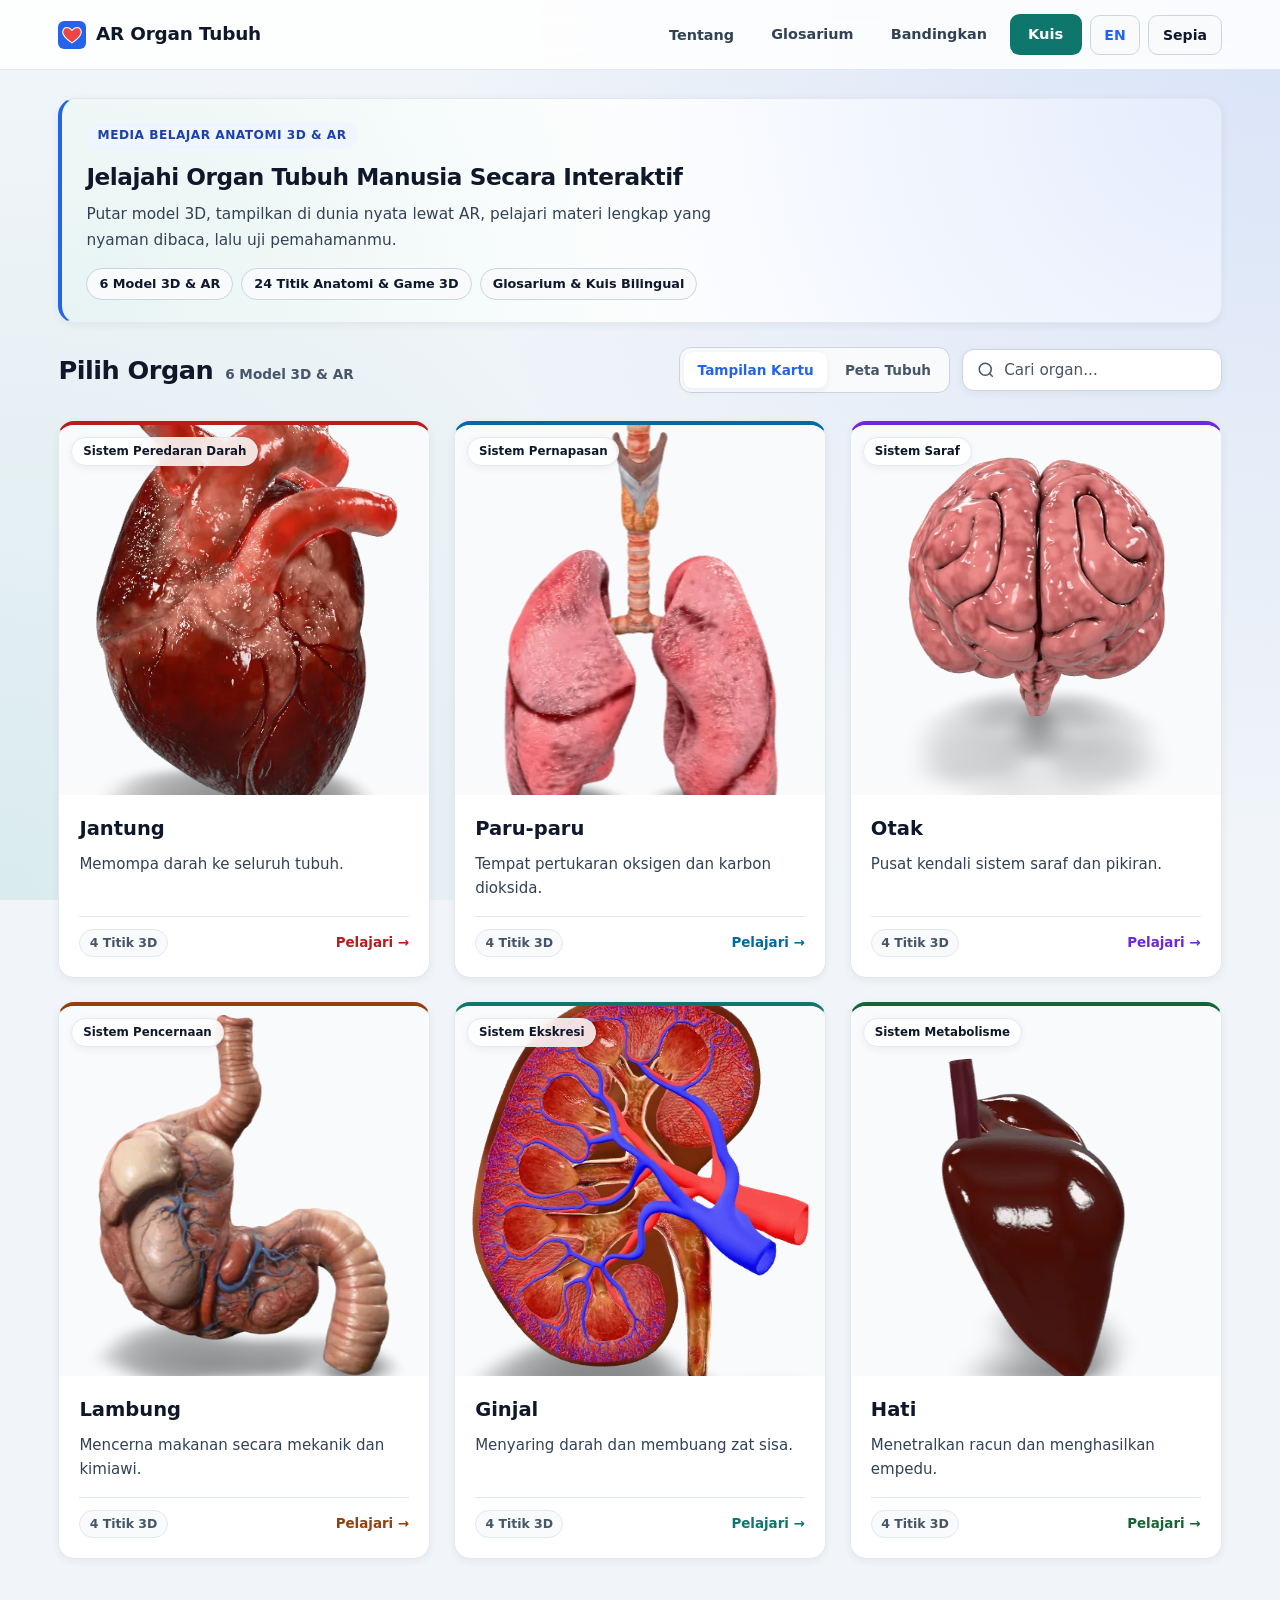
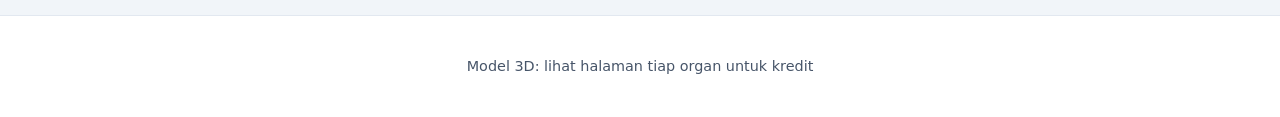
==== commit 9b444f32: "fix(ui): perbaiki spesifisitas check-list, kontras warna aksen organ, dan semantik heading" ====
--- a/index.html
+++ b/index.html
@@ -33,7 +33,7 @@
   <main class="container home-main">
     <section class="study-hero">
       <span class="study-hero-badge" data-i18n="heroBadge">Media Belajar Anatomi 3D &amp; AR</span>
-      <h2 class="study-hero-title" data-i18n="heroTitle">Jelajahi Organ Tubuh Manusia Secara Interaktif</h2>
+      <h1 class="study-hero-title" data-i18n="heroTitle">Jelajahi Organ Tubuh Manusia Secara Interaktif</h1>
       <p class="study-hero-desc" data-i18n="heroDesc">Putar model 3D, tampilkan di dunia nyata lewat AR, pelajari materi lengkap yang nyaman dibaca, lalu uji pemahamanmu.</p>
       <div class="study-hero-pills">
         <span class="study-pill" data-i18n="heroPill1">6 Model 3D &amp; AR</span>
@@ -44,7 +44,7 @@
 
     <div class="toolbar">
       <div class="toolbar-heading">
-        <h1 data-i18n="homeHeading">Pilih Organ</h1>
+        <h2 data-i18n="homeHeading">Pilih Organ</h2>
         <span class="toolbar-count" data-i18n="homeCount">6 Model 3D &amp; AR</span>
       </div>
       <div class="toolbar-controls">
--- a/css/style.css
+++ b/css/style.css
@@ -92,27 +92,51 @@
 }
 
 [data-organ="jantung"] {
-  --organ-accent: #ef4444;
+  --organ-accent: #b91c1c;
 }
 
 [data-organ="paru-paru"] {
-  --organ-accent: #0284c7;
+  --organ-accent: #0369a1;
 }
 
 [data-organ="otak"] {
-  --organ-accent: #7c3aed;
+  --organ-accent: #6d28d9;
 }
 
 [data-organ="lambung"] {
-  --organ-accent: #d97706;
+  --organ-accent: #92400e;
 }
 
 [data-organ="ginjal"] {
-  --organ-accent: #0d9488;
+  --organ-accent: #0f766e;
 }
 
 [data-organ="hati"] {
-  --organ-accent: #16a34a;
+  --organ-accent: #166534;
+}
+
+[data-theme="dark"] [data-organ="jantung"] {
+  --organ-accent: #f87171;
+}
+
+[data-theme="dark"] [data-organ="paru-paru"] {
+  --organ-accent: #38bdf8;
+}
+
+[data-theme="dark"] [data-organ="otak"] {
+  --organ-accent: #c4b5fd;
+}
+
+[data-theme="dark"] [data-organ="lambung"] {
+  --organ-accent: #fbbf24;
+}
+
+[data-theme="dark"] [data-organ="ginjal"] {
+  --organ-accent: #2dd4bf;
+}
+
+[data-theme="dark"] [data-organ="hati"] {
+  --organ-accent: #4ade80;
 }
 
 *,
@@ -309,7 +333,7 @@
   gap: 0.75rem;
 }
 
-.toolbar-heading h1 {
+.toolbar-heading h2 {
   margin: 0;
   font-size: 1.6rem;
   font-weight: 800;
@@ -650,23 +674,16 @@
 }
 
 .card-explore {
+  display: inline-block;
   font-size: 0.84rem;
   font-weight: 700;
   color: var(--organ-accent, var(--primary));
-}
-
-.card-arrow {
-  font-size: 1.1rem;
-  font-weight: 700;
-  color: var(--organ-accent, var(--primary));
-  opacity: 0.75;
-  transition: transform 0.2s ease, opacity 0.2s ease;
-}
-
-.card:hover .card-arrow,
-.card:focus-visible .card-arrow {
+  transition: transform 0.2s ease;
+}
+
+.card:hover .card-explore,
+.card:focus-visible .card-explore {
   transform: translateX(4px);
-  opacity: 1;
 }
 
 .empty-state {
@@ -1521,9 +1538,7 @@
 }
 
 .numbered-list li,
-.check-list li,
-.numbered-list li + li,
-.check-list li + li {
+.check-list li {
   display: flex;
   align-items: flex-start;
   gap: 0.75rem;
@@ -1532,6 +1547,11 @@
   background-color: var(--surface-alt);
   border: 1px solid var(--border);
   border-radius: 0.7rem;
+}
+
+.numbered-list li + li,
+.check-list li + li {
+  margin-top: 0;
 }
 
 .check-list li {
